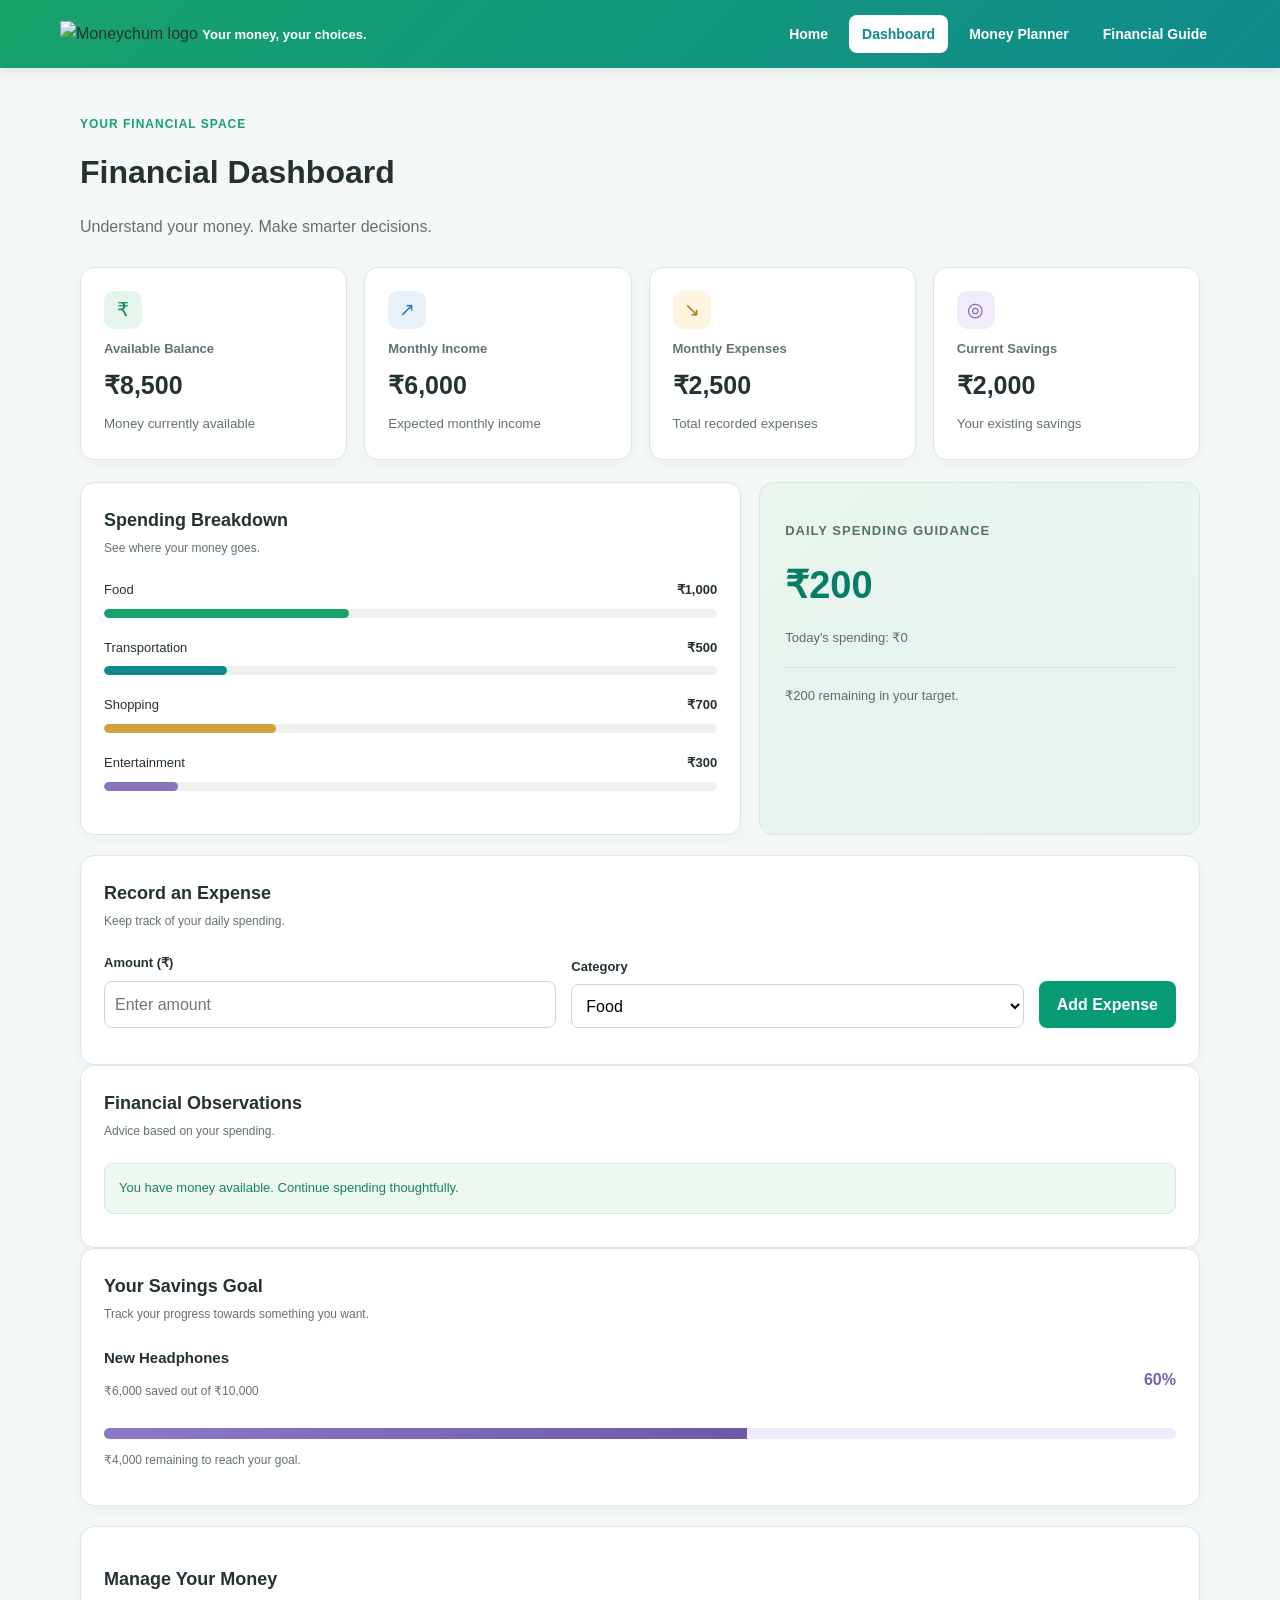
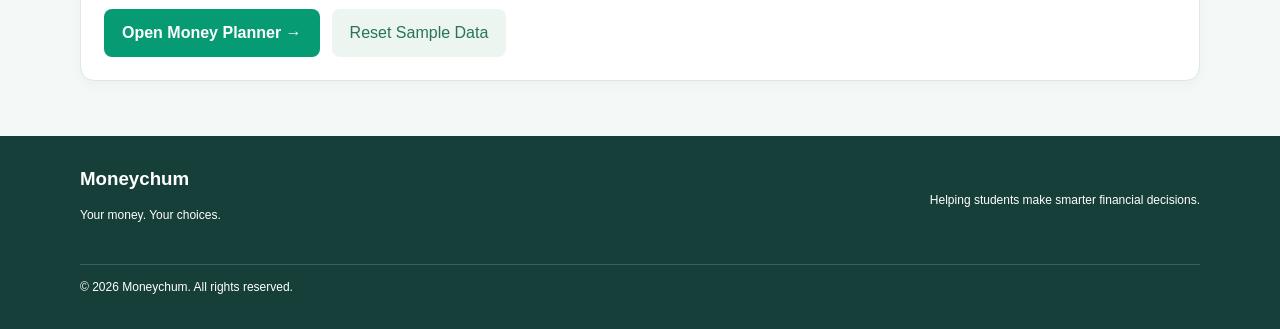
==== dashboard.html @ 7cd04647 "Update dashboard.html" ====
<!DOCTYPE html>
<html lang="en">

<head>
    <meta charset="UTF-8">
    <meta name="viewport" content="width=device-width, initial-scale=1.0">

    <title>Moneychum | Financial Dashboard</title>

    <link rel="stylesheet" href="dashboard.css">
    <script src="dashboard.js" defer></script>
</head>

<body>

    <!-- NAVBAR -->
    <header class="site-header">
        <div class="header-inner">

            <a href="home.html" class="brand">
              <img src="assets/moneychum-logo2.png" alt="Moneychum logo" class="brand-logo">
                <span class="brand-tagline">Your money, your choices.</span>
            </a>

            <nav class="main-nav">
                <a href="home.html">Home</a>
                <a href="dashboard.html" class="active">Dashboard</a>
                <a href="planner.html">Money Planner</a>
                <a href="guide.html">Financial Guide</a>
            </nav>

        </div>
    </header>


    <main class="dashboard-container">

        <!-- WELCOME -->
        <section class="welcome-section">
            <div>
                <p class="eyebrow">YOUR FINANCIAL SPACE</p>
                <h1>Financial Dashboard</h1>
                <p>Understand your money. Make smarter decisions.</p>
            </div>
        </section>


        <!-- SUMMARY -->
        <section class="summary-grid">

            <div class="summary-card">
                <span class="card-icon green-icon">₹</span>
                <p>Available Balance</p>
                <h2 id="balance">₹8,500</h2>
                <small>Money currently available</small>
            </div>

            <div class="summary-card">
                <span class="card-icon blue-icon">↗</span>
                <p>Monthly Income</p>
                <h2 id="income">₹6,000</h2>
                <small>Expected monthly income</small>
            </div>

            <div class="summary-card">
                <span class="card-icon orange-icon">↘</span>
                <p>Monthly Expenses</p>
                <h2 id="expenses">₹2,500</h2>
                <small>Total recorded expenses</small>
            </div>

            <div class="summary-card">
                <span class="card-icon purple-icon">◎</span>
                <p>Current Savings</p>
                <h2 id="savings">₹2,000</h2>
                <small>Your existing savings</small>
            </div>

        </section>


        <!-- SPENDING AND GUIDANCE -->
        <section class="middle-grid">

            <div class="dashboard-card">
                <div class="section-heading">
                    <h2>Spending Breakdown</h2>
                    <p>See where your money goes.</p>
                </div>

                <div class="spending-item">
                    <div class="spending-info">
                        <span>Food</span>
                        <strong id="foodAmount">₹1,000</strong>
                    </div>
                    <div class="progress-bar">
                        <div class="progress food" id="foodBar"></div>
                    </div>
                </div>

                <div class="spending-item">
                    <div class="spending-info">
                        <span>Transportation</span>
                        <strong id="transportAmount">₹500</strong>
                    </div>
                    <div class="progress-bar">
                        <div class="progress transport" id="transportBar"></div>
                    </div>
                </div>

                <div class="spending-item">
                    <div class="spending-info">
                        <span>Shopping</span>
                        <strong id="shoppingAmount">₹700</strong>
                    </div>
                    <div class="progress-bar">
                        <div class="progress shopping" id="shoppingBar"></div>
                    </div>
                </div>

                <div class="spending-item">
                    <div class="spending-info">
                        <span>Entertainment</span>
                        <strong id="entertainmentAmount">₹300</strong>
                    </div>
                    <div class="progress-bar">
                        <div class="progress entertainment" id="entertainmentBar"></div>
                    </div>
                </div>
            </div>


            <div class="guidance-card">
                <p class="guidance-label">DAILY SPENDING GUIDANCE</p>

                <h2 id="dailyTarget">₹200</h2>

                <p id="dailySpent">Today's spending: ₹0</p>

                <div class="guidance-divider"></div>

                <p id="dailyRemaining">
                    You have ₹200 remaining in today's target.
                </p>
            </div>

        </section>


        <!-- ADD EXPENSE -->
        <section class="dashboard-card">
            <div class="section-heading">
                <h2>Record an Expense</h2>
                <p>Keep track of your daily spending.</p>
            </div>

            <form id="expenseForm" class="expense-form">

                <div class="expense-field">
                    <label for="amount">Amount (₹)</label>
                    <input type="number" id="amount"
                        placeholder="Enter amount" min="0.01"
                        step="0.01" required>
                </div>

                <div class="expense-field">
                    <label for="category">Category</label>
                    <select id="category">
                        <option value="food">Food</option>
                        <option value="transport">Transportation</option>
                        <option value="shopping">Shopping</option>
                        <option value="entertainment">Entertainment</option>
                    </select>
                </div>

                <button type="submit">Add Expense</button>

            </form>

            <p id="message" aria-live="polite"></p>
        </section>


        <!-- FINANCIAL OBSERVATIONS -->
        <section class="dashboard-card">
            <div class="section-heading">
                <h2>Financial Observations</h2>
                <p>Advice based on your spending.</p>
            </div>

            <div id="observations">
                <div class="alert success">
                    Welcome! Keep tracking your expenses to receive guidance.
                </div>
            </div>
        </section>


        <!-- SAVINGS GOAL -->
        <section class="dashboard-card">

            <div class="section-heading">
                <h2>Your Savings Goal</h2>
                <p>Track your progress towards something you want.</p>
            </div>

            <div class="goal-info">
                <div>
                    <h3 id="goalName">New Headphones</h3>
                    <p id="goalDetails">₹6,000 saved out of ₹10,000</p>
                </div>

                <strong id="goalPercentage">60%</strong>
            </div>

            <div class="goal-progress">
                <div id="goalFill"></div>
            </div>

            <p id="goalRemaining"></p>

        </section>


        <!-- ACTIONS -->
        <section class="quick-actions">
            <h2>Manage Your Money</h2>

            <div class="action-buttons">
                <a href="planner.html" class="primary-button">
                    Open Money Planner →
                </a>

                <button id="resetButton" class="reset-button" type="button">
                    Reset Sample Data
                </button>
            </div>
        </section>

    </main>


    <!-- FOOTER -->
    <footer class="site-footer">
        <div class="footer-inner">
            <div>
                <h3>Moneychum</h3>
                <p>Your money. Your choices.</p>
            </div>

            <p>Helping students make smarter financial decisions.</p>

            <p class="copyright">
                © 2026 Moneychum. All rights reserved.
            </p>
        </div>
    </footer>


    <script src="dashboard.js"></script>

</body>
</html>
---- dashboard.css ----
:root {
    --brand-green: #16a36a;
    --brand-teal: #0f8b8d;
    --button-green: #079b73;
    --page-background: #f4f8f6;
    --card-background: #ffffff;
    --text-primary: #24332f;
    --text-muted: #63736d;
    --border-color: #dce7e2;
}

* {
    box-sizing: border-box;
}

body {
    margin: 0;
    font-family: "Segoe UI", Arial, sans-serif;
    background: var(--page-background);
    color: var(--text-primary);
    line-height: 1.6;
}

a {
    text-decoration: none;
    color: inherit;
}

/* NAVBAR */

.site-header {
    padding: 15px 28px;
    background: linear-gradient(135deg, var(--brand-green), var(--brand-teal));
    box-shadow: 0 3px 12px rgba(19, 72, 57, .12);
}

.header-inner {
    width: min(1160px, 100%);
    margin: auto;
    display: flex;
    justify-content: space-between;
    align-items: center;
    gap: 25px;
}

.brand h2 {
    color: white;
    margin: 0;
    font-size: 26px;
}

.brand span {
    color: white;
    font-size: 13px;
    font-weight: 600;
}

.main-nav {
    display: flex;
    flex-wrap: wrap;
    gap: 8px;
}

.main-nav a {
    color: white;
    padding: 8px 13px;
    border-radius: 8px;
    font-size: 14px;
    font-weight: 600;
}

.main-nav a:hover {
    background: rgba(255, 255, 255, .15);
}

.main-nav .active {
    background: white;
    color: var(--brand-teal);
}

/* MAIN */

.dashboard-container {
    width: min(1120px, calc(100% - 48px));
    margin: auto;
    padding: 35px 0 55px;
}

.welcome-section {
    margin-bottom: 28px;
}

.eyebrow {
    color: var(--brand-green);
    font-size: 12px;
    font-weight: 750;
    letter-spacing: 1px;
}

.welcome-section h1 {
    font-size: 32px;
    margin: 5px 0;
}

.welcome-section p:last-child {
    color: var(--text-muted);
}

/* SUMMARY */

.summary-grid {
    display: grid;
    grid-template-columns: repeat(4, 1fr);
    gap: 17px;
    margin-bottom: 22px;
}

.summary-card,
.dashboard-card,
.quick-actions {
    background: white;
    border: 1px solid var(--border-color);
    border-radius: 14px;
    padding: 23px;
    box-shadow: 0 4px 14px rgba(31, 66, 53, .035);
}

.summary-card {
    transition: .2s;
}

.summary-card:hover {
    transform: translateY(-3px);
}

.card-icon {
    width: 38px;
    height: 38px;
    border-radius: 10px;
    display: grid;
    place-items: center;
    font-size: 19px;
}

.green-icon {
    background: #e6f5ec;
    color: #12845f;
}

.blue-icon {
    background: #e8f1f8;
    color: #3979a9;
}

.orange-icon {
    background: #fff4df;
    color: #a77b19;
}

.purple-icon {
    background: #f0ecfa;
    color: #7760b1;
}

.summary-card p {
    color: var(--text-muted);
    font-size: 13px;
    font-weight: 600;
    margin: 10px 0 0;
}

.summary-card h2 {
    font-size: 25px;
    margin: 5px 0;
}

.summary-card small {
    color: var(--text-muted);
}

/* MIDDLE SECTION */

.middle-grid {
    display: grid;
    grid-template-columns: 1.2fr .8fr;
    gap: 18px;
    margin-bottom: 20px;
}

.section-heading {
    margin-bottom: 22px;
}

.section-heading h2 {
    font-size: 18px;
    margin: 0;
}

.section-heading p {
    color: var(--text-muted);
    font-size: 12px;
    margin: 4px 0 0;
}

/* SPENDING */

.spending-item {
    margin-bottom: 20px;
}

.spending-info {
    display: flex;
    justify-content: space-between;
    margin-bottom: 8px;
    font-size: 13px;
}

.progress-bar,
.goal-progress {
    height: 9px;
    background: #edf2ef;
    border-radius: 20px;
    overflow: hidden;
}

.progress {
    height: 100%;
    border-radius: 20px;
    transition: width .3s;
}

.food {
    background: #16a36a;
}

.transport {
    background: #0f8b8d;
}

.shopping {
    background: #d3a13b;
}

.entertainment {
    background: #8873bd;
}

/* DAILY GUIDANCE */

.guidance-card {
    padding: 25px;
    border-radius: 14px;
    background: linear-gradient(135deg, #e8f6ed, #e7f3f1);
    border: 1px solid #d6e9df;
}

.guidance-label {
    color: #16845c;
    font-size: 11px;
    font-weight: 750;
    letter-spacing: 1px;
}

.guidance-card h2 {
    color: #087d65;
    font-size: 38px;
    margin: 10px 0;
}

.guidance-card p {
    color: #557267;
    font-size: 13px;
}

.guidance-divider {
    height: 1px;
    background: #d2e5db;
    margin: 18px 0;
}

/* EXPENSE FORM */

.expense-form {
    display: grid;
    grid-template-columns: 1fr 1fr auto;
    align-items: end;
    gap: 15px;
}

.expense-field {
    display: flex;
    flex-direction: column;
    gap: 7px;
}

.expense-field label {
    font-size: 13px;
    font-weight: 600;
}

.expense-field input,
.expense-field select {
    width: 100%;
    min-height: 44px;
    padding: 10px;
    border: 1px solid #cbd8d2;
    border-radius: 8px;
    background: white;
    font: inherit;
}

button {
    font: inherit;
    cursor: pointer;
}

.expense-form button,
.primary-button {
    background: var(--button-green);
    color: white;
    border: none;
    border-radius: 8px;
    padding: 11px 18px;
    font-weight: 650;
}

.expense-form button:hover,
.primary-button:hover {
    background: #067f60;
}

#message {
    font-size: 13px;
    color: var(--brand-green);
}

#message.error {
    color: #c0392b;
}

/* OBSERVATIONS */

.alert {
    padding: 14px;
    border-radius: 9px;
    margin-bottom: 10px;
    font-size: 13px;
}

.alert.warning {
    background: #fff7e7;
    border: 1px solid #f1e3bd;
    color: #856313;
}

.alert.success {
    background: #edf8f1;
    border: 1px solid #d3eadb;
    color: #16845c;
}

/* SAVINGS GOAL */

.goal-info {
    display: flex;
    justify-content: space-between;
    align-items: center;
}

.goal-info h3 {
    font-size: 15px;
    margin: 0;
}

.goal-info p,
#goalRemaining {
    color: var(--text-muted);
    font-size: 12px;
}

.goal-info strong {
    color: #7760b1;
}

.goal-progress {
    height: 11px;
    margin: 15px 0 10px;
    background: #eeeaf7;
}

#goalFill {
    width: 60%;
    height: 100%;
    background: linear-gradient(90deg, #8d78ca, #6d59a9);
    transition: width .3s;
}

/* QUICK ACTIONS */

.quick-actions {
    margin-top: 20px;
}

.quick-actions h2 {
    font-size: 18px;
}

.action-buttons {
    display: flex;
    flex-wrap: wrap;
    gap: 12px;
    align-items: center;
}

.reset-button {
    background: #edf5f1;
    color: #277458;
    border: none;
    border-radius: 8px;
    padding: 11px 18px;
}

.reset-button:hover {
    background: #dceee5;
}

/* FOOTER */

.site-footer {
    background: #173f39;
    color: white;
    padding: 28px 24px 20px;
}

.footer-inner {
    width: min(1120px, 100%);
    margin: auto;
    display: flex;
    justify-content: space-between;
    align-items: center;
    flex-wrap: wrap;
    gap: 15px;
}

.footer-inner h3 {
    margin: 0;
}

.footer-inner p {
    font-size: 12px;
}

.copyright {
    width: 100%;
    padding-top: 13px;
    border-top: 1px solid rgba(255, 255, 255, .16);
}

/* RESPONSIVE */

@media (max-width: 900px) {
    .header-inner {
        flex-direction: column;
        align-items: flex-start;
    }

    .summary-grid {
        grid-template-columns: repeat(2, 1fr);
    }

    .middle-grid {
        grid-template-columns: 1fr;
    }
}

@media (max-width: 560px) {
    .dashboard-container {
        width: calc(100% - 28px);
    }

    .summary-grid {
        gap: 10px;
    }

    .summary-card {
        padding: 14px;
    }

    .summary-card h2 {
        font-size: 20px;
    }

    .expense-form {
        grid-template-columns: 1fr;
    }

    .main-nav a {
        font-size: 12px;
        padding: 7px 9px;
    }

    .footer-inner {
        flex-direction: column;
        align-items: flex-start;
    }
}
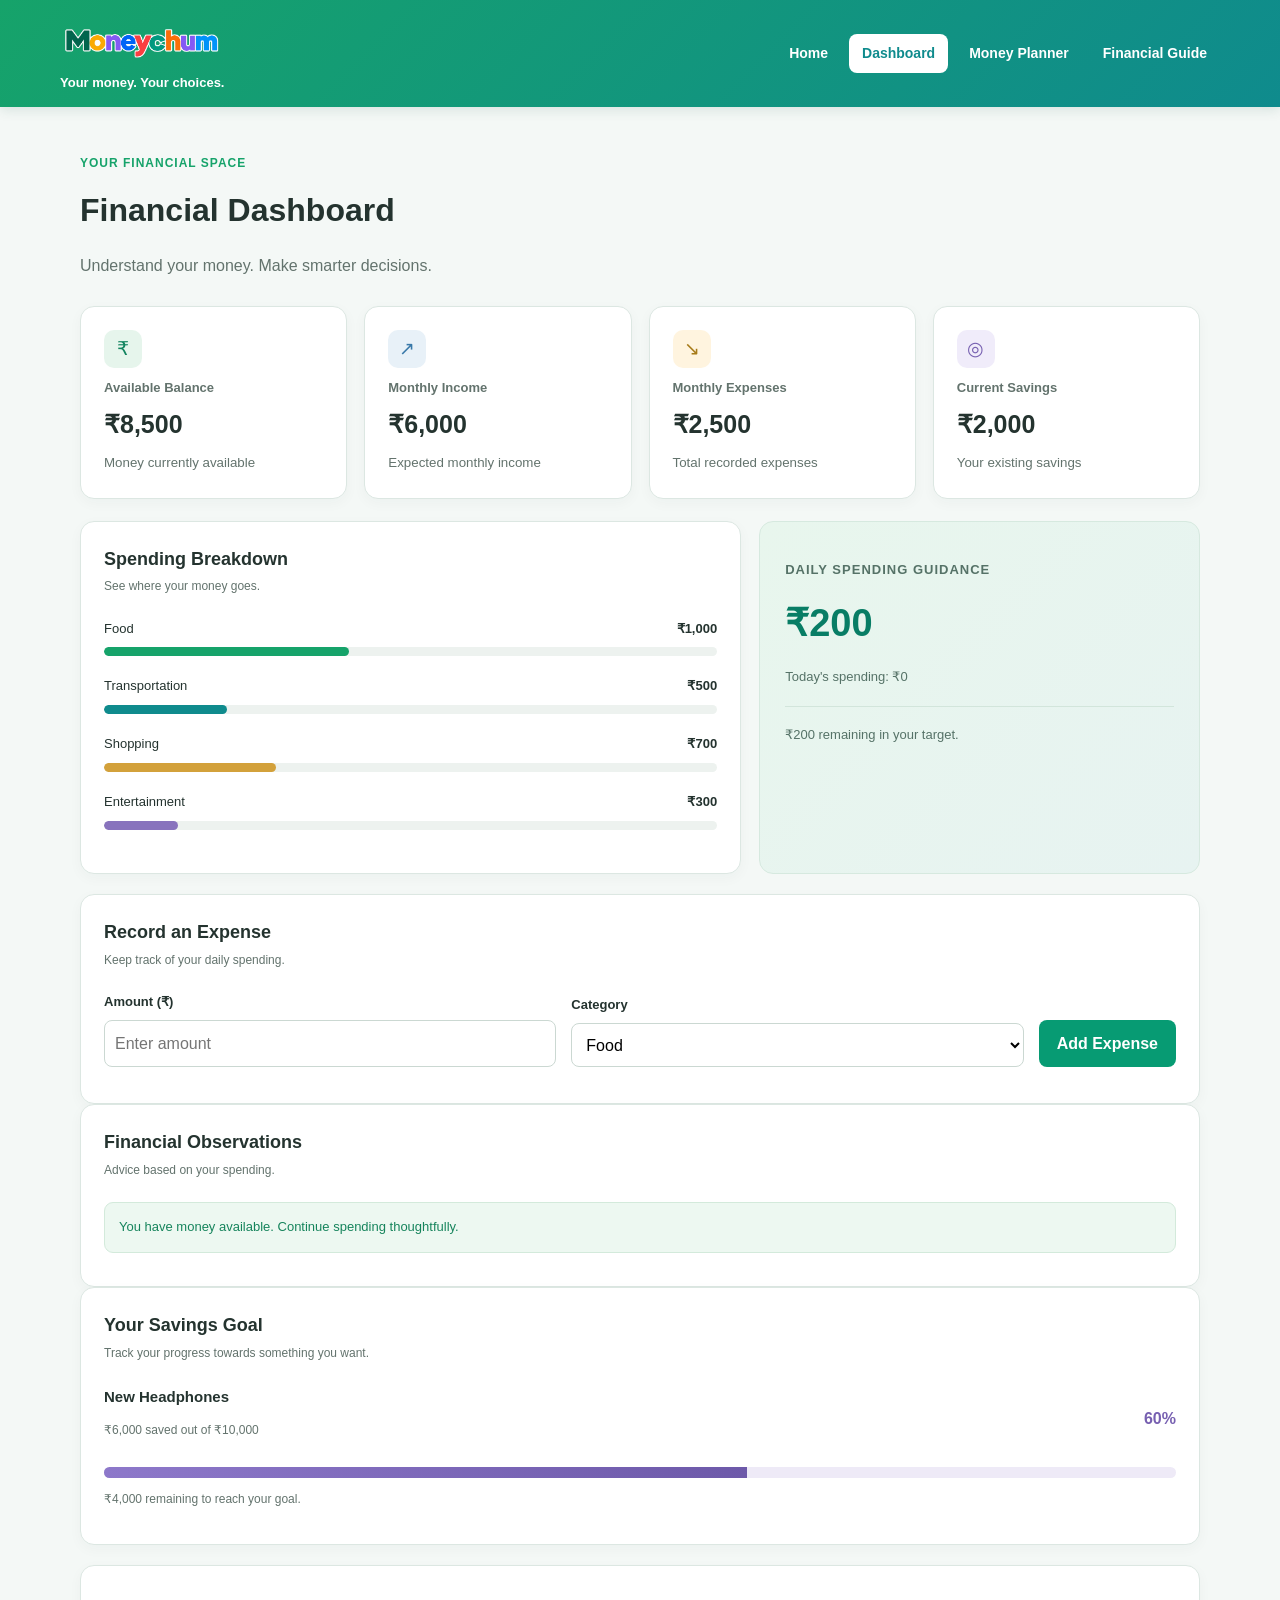
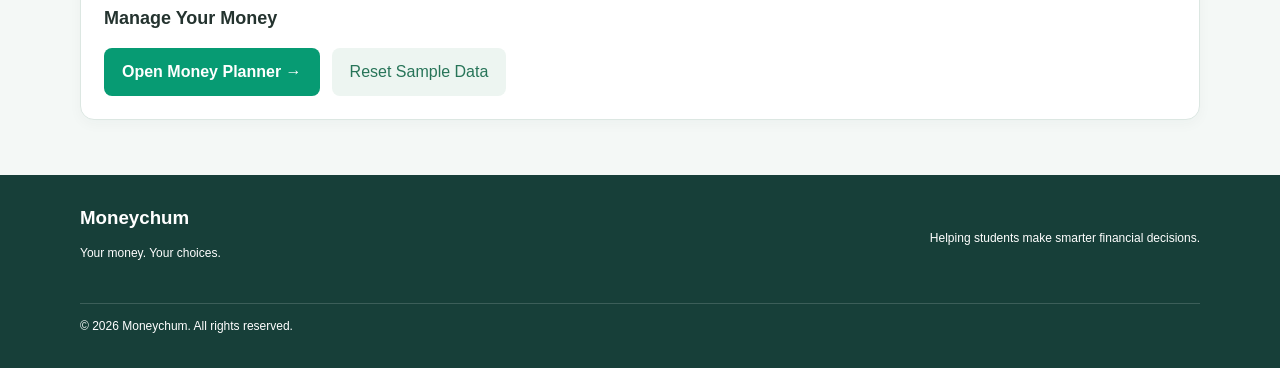
==== commit 65ed101f: "update" ====
--- a/dashboard.html
+++ b/dashboard.html
@@ -1,4 +1,3 @@
-
 <!DOCTYPE html>
 <html lang="en">
 
@@ -13,15 +12,14 @@
 </head>
 
 <body>
-
-    <!-- NAVBAR -->
-    <header class="site-header">
+    <!-- HEADER: same Moneychum branding -->
+    <header class="site-header" id="top">
         <div class="header-inner">
-
-            <a href="home.html" class="brand">
-              <img src="assets/moneychum-logo2.png" alt="Moneychum logo" class="brand-logo">
-                <span class="brand-tagline">Your money, your choices.</span>
+            <a class="brand" href="home.html" aria-label="Moneychum home">
+                <img src="assets/logo2.png" alt="Moneychum" class="brand-logo">
+                <span class="brand-tagline">Your money. Your choices.</span>
             </a>
+
 
             <nav class="main-nav">
                 <a href="home.html">Home</a>
@@ -159,9 +157,7 @@
 
                 <div class="expense-field">
                     <label for="amount">Amount (₹)</label>
-                    <input type="number" id="amount"
-                        placeholder="Enter amount" min="0.01"
-                        step="0.01" required>
+                    <input type="number" id="amount" placeholder="Enter amount" min="0.01" step="0.01" required>
                 </div>
 
                 <div class="expense-field">
@@ -261,5 +257,5 @@
     <script src="dashboard.js"></script>
 
 </body>
-</html>
-
+
+</html>
--- a/dashboard.css
+++ b/dashboard.css
@@ -503,4 +503,57 @@
         flex-direction: column;
         align-items: flex-start;
     }
+}
+
+/*money chum logo fix*/
+.brand {
+    display: flex;
+    align-items: center;
+    gap: 12px;
+    flex-shrink: 0;
+}
+
+.brand-logo {
+    width: 160px;
+    height: 55px;
+    max-width: 100%;
+    object-fit: contain;
+    display: block;
+}
+
+.brand-tagline {
+    display: block;
+    color: white;
+    font-size: 12px;
+    font-weight: 600;
+    margin: 0;
+    line-height: 1.4;
+}
+
+/* MONEYCHUM BRAND FIX */
+.brand {
+    display: flex;
+    flex-direction: column;
+    align-items: flex-start;
+    justify-content: center;
+    gap: 4px;
+    flex-shrink: 0;
+    text-decoration: none;
+}
+
+.brand-logo {
+    width: 160px;
+    height: 55px;
+    max-width: 100%;
+    object-fit: contain;
+    display: block;
+}
+
+.brand-tagline {
+    display: block;
+    color: white;
+    font-size: 12px;
+    font-weight: 600;
+    margin: 0;
+    line-height: 1.4;
 }
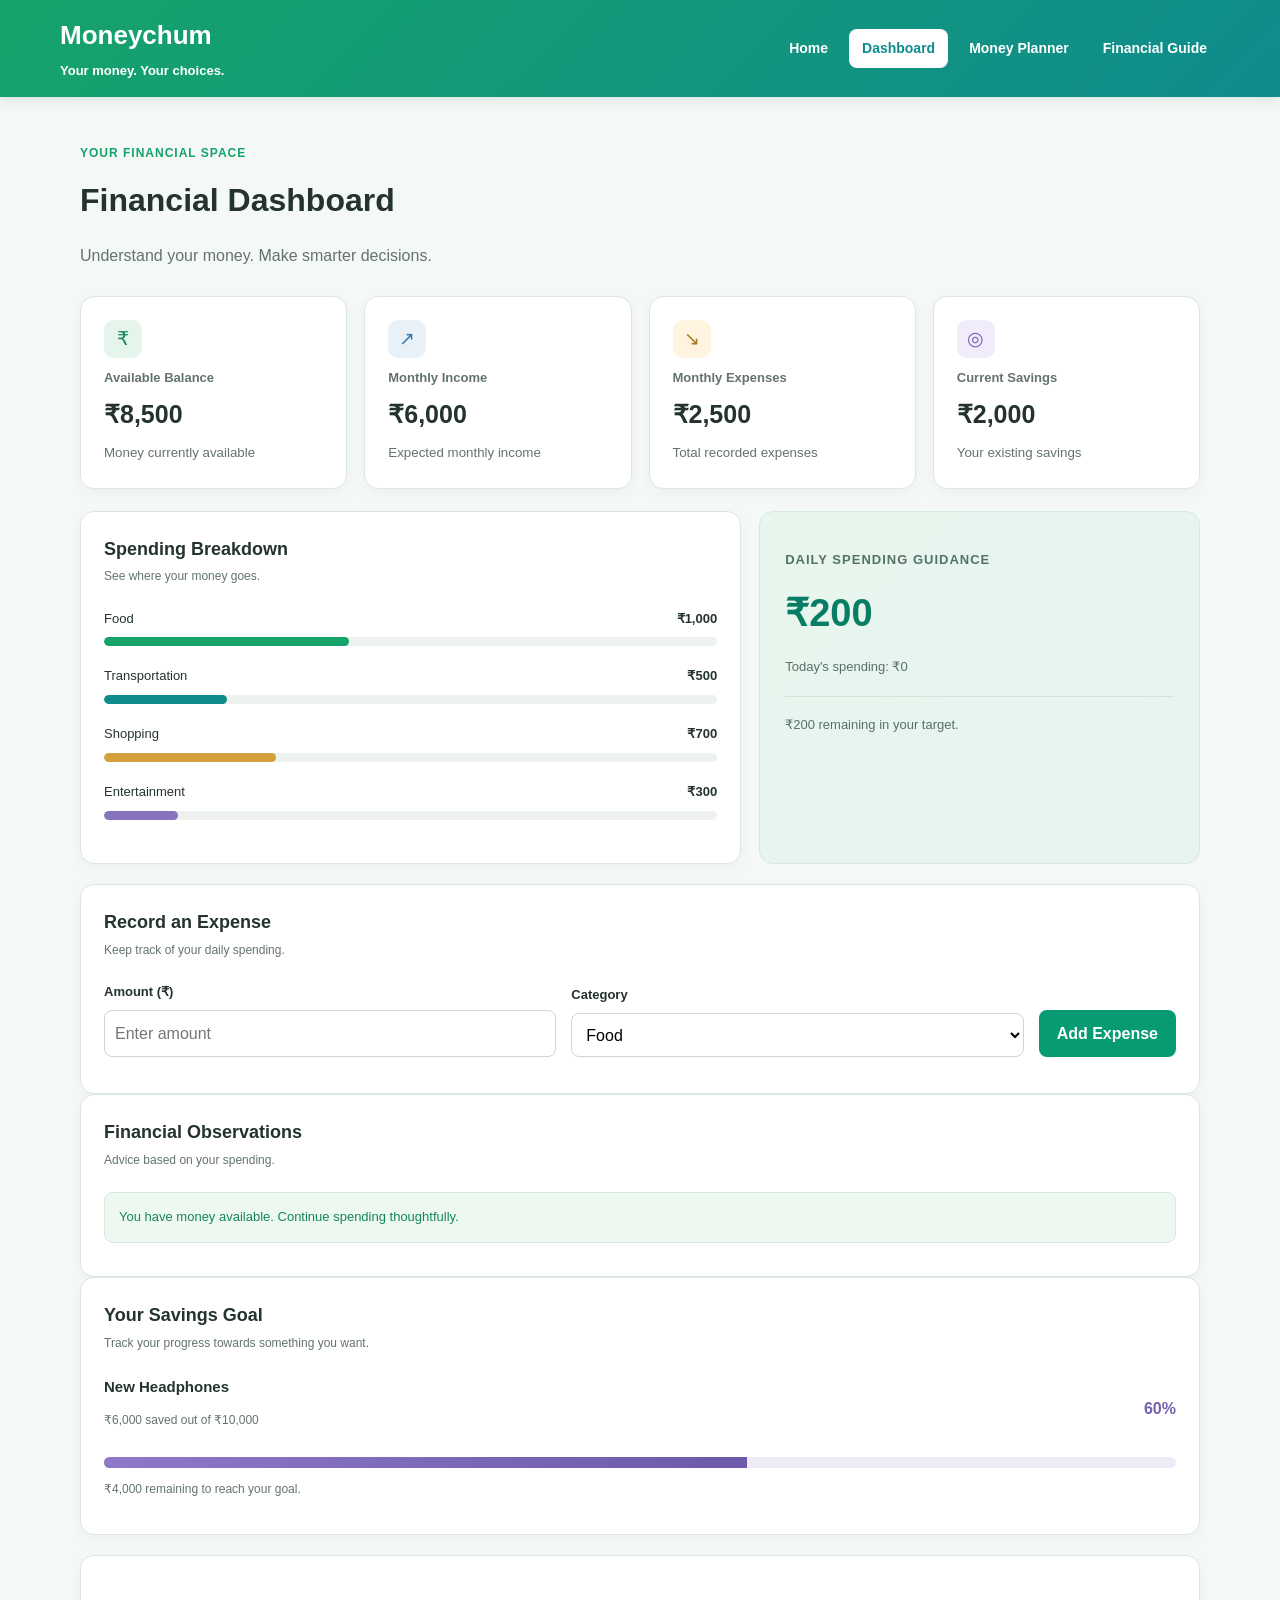
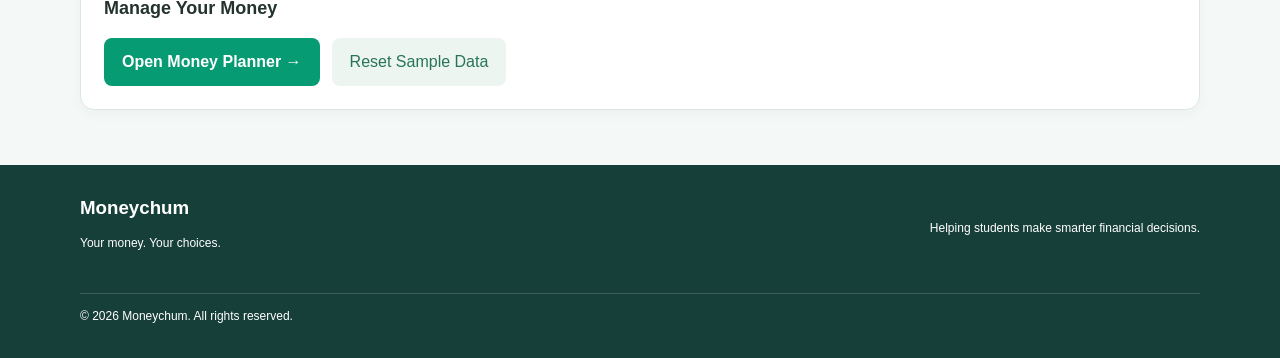
==== commit c1a4ef8c: "Merge branch 'main' of https://github.com/kunn-aal/moneychum-website" ====
--- a/dashboard.html
+++ b/dashboard.html
@@ -15,9 +15,10 @@
     <!-- HEADER: same Moneychum branding -->
     <header class="site-header" id="top">
         <div class="header-inner">
-            <a class="brand" href="home.html" aria-label="Moneychum home">
-                <img src="assets/logo2.png" alt="Moneychum" class="brand-logo">
-                <span class="brand-tagline">Your money. Your choices.</span>
+
+            <a href="home.html" class="brand">
+                <h2>Moneychum</h2>
+                <span>Your money. Your choices.</span>
             </a>
 
 
--- a/dashboard.css
+++ b/dashboard.css
@@ -505,55 +505,3 @@
     }
 }
 
-/*money chum logo fix*/
-.brand {
-    display: flex;
-    align-items: center;
-    gap: 12px;
-    flex-shrink: 0;
-}
-
-.brand-logo {
-    width: 160px;
-    height: 55px;
-    max-width: 100%;
-    object-fit: contain;
-    display: block;
-}
-
-.brand-tagline {
-    display: block;
-    color: white;
-    font-size: 12px;
-    font-weight: 600;
-    margin: 0;
-    line-height: 1.4;
-}
-
-/* MONEYCHUM BRAND FIX */
-.brand {
-    display: flex;
-    flex-direction: column;
-    align-items: flex-start;
-    justify-content: center;
-    gap: 4px;
-    flex-shrink: 0;
-    text-decoration: none;
-}
-
-.brand-logo {
-    width: 160px;
-    height: 55px;
-    max-width: 100%;
-    object-fit: contain;
-    display: block;
-}
-
-.brand-tagline {
-    display: block;
-    color: white;
-    font-size: 12px;
-    font-weight: 600;
-    margin: 0;
-    line-height: 1.4;
-}
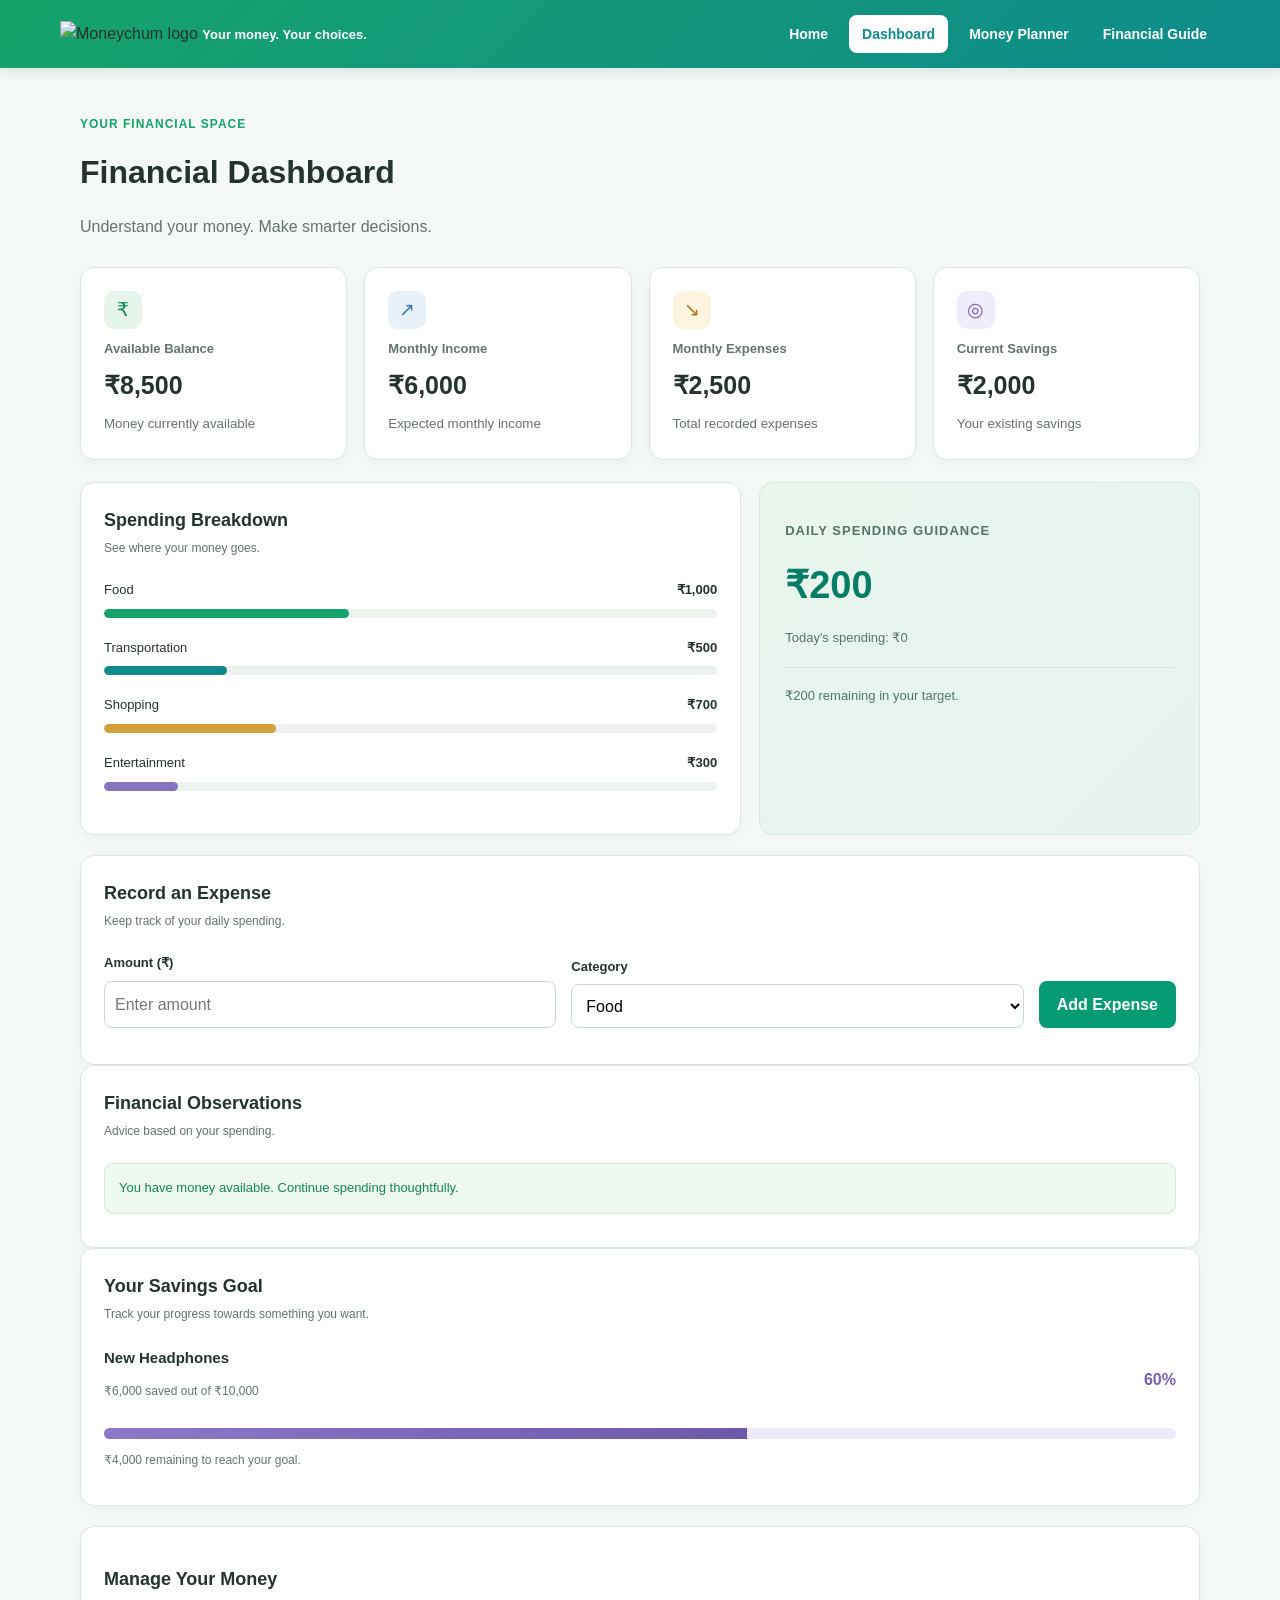
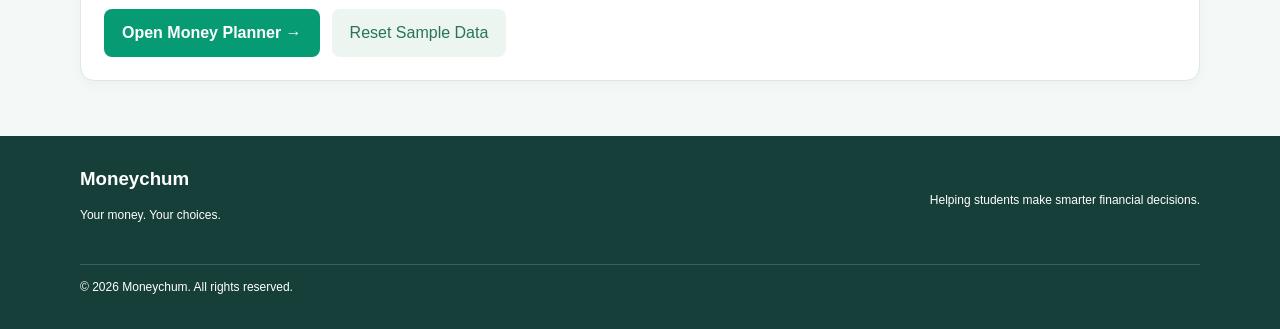
==== commit 3839ae5a: "update changes" ====
--- a/dashboard.html
+++ b/dashboard.html
@@ -17,7 +17,7 @@
         <div class="header-inner">
 
             <a href="home.html" class="brand">
-                <h2>Moneychum</h2>
+                 <img src="assets/moneychum-logo2.png" alt="Moneychum logo" class="brand-logo">
                 <span>Your money. Your choices.</span>
             </a>
 
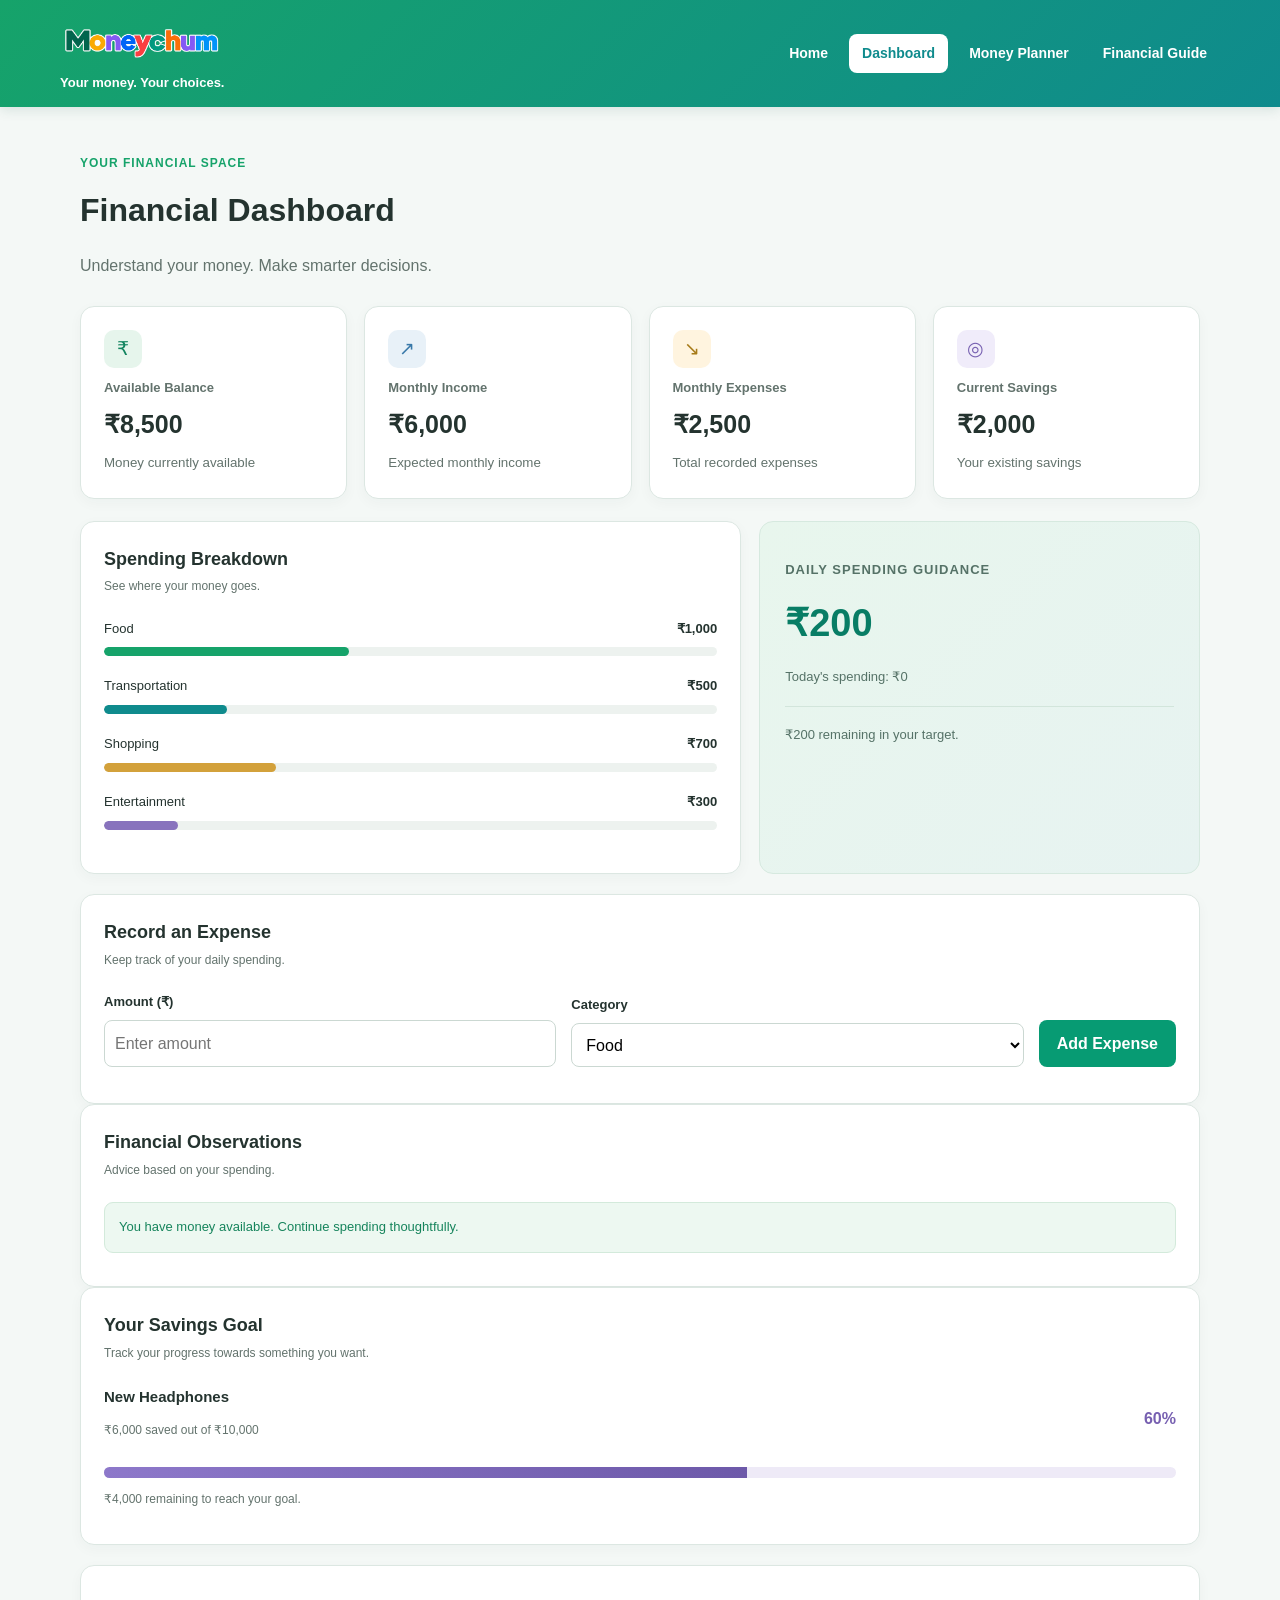
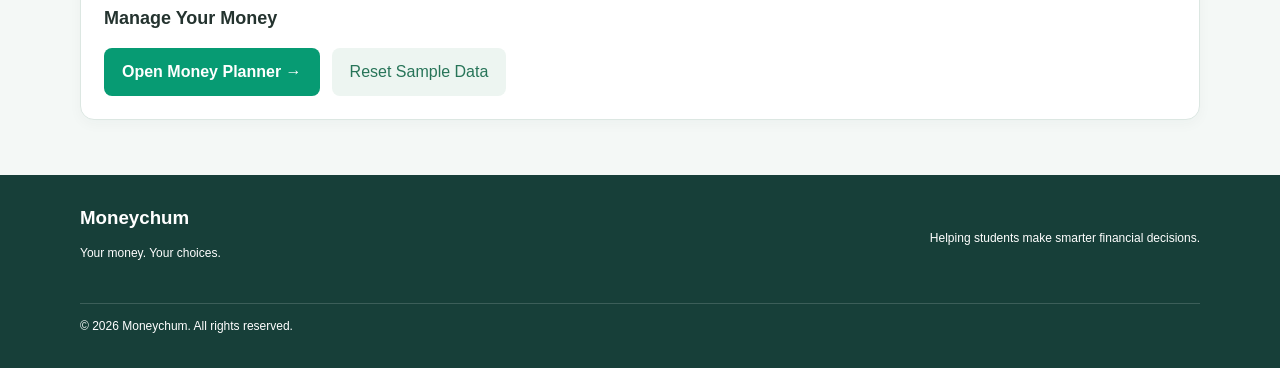
==== commit ae2a4de9: "changes done" ====
--- a/dashboard.html
+++ b/dashboard.html
@@ -16,11 +16,15 @@
     <header class="site-header" id="top">
         <div class="header-inner">
 
-            <a href="home.html" class="brand">
-                 <img src="assets/moneychum-logo2.png" alt="Moneychum logo" class="brand-logo">
-                <span>Your money. Your choices.</span>
-            </a>
-
+                               <a class="brand" href="home.html" aria-label="Moneychum home">
+    <img src="assets/logo2.png"
+         alt="Moneychum"
+         class="brand-logo">
+
+    <span class="brand-tagline">
+        Your money. Your choices.
+    </span>
+             </a>
 
             <nav class="main-nav">
                 <a href="home.html">Home</a>
--- a/dashboard.css
+++ b/dashboard.css
@@ -505,3 +505,45 @@
     }
 }
 
+/* MONEYCHUM LOGO FIX */
+.brand {
+    display: flex;
+    align-items: center;
+    gap: 12px;
+    flex-shrink: 0;
+}
+
+.brand-logo {
+    width: 160px;
+    height: 55px;
+    max-width: 100%;
+    object-fit: contain;
+    display: block;
+}
+/* MONEYCHUM BRAND FIX */
+.brand {
+    display: flex;
+    flex-direction: column;
+    align-items: flex-start;
+    justify-content: center;
+    gap: 4px;
+    flex-shrink: 0;
+    text-decoration: none;
+}
+
+.brand-logo {
+    width: 160px;
+    height: 55px;
+    max-width: 100%;
+    object-fit: contain;
+    display: block;
+}
+
+.brand-tagline {
+    display: block;
+    color: white;
+    font-size: 12px;
+    font-weight: 600;
+    margin: 0;
+    line-height: 1.4;
+}
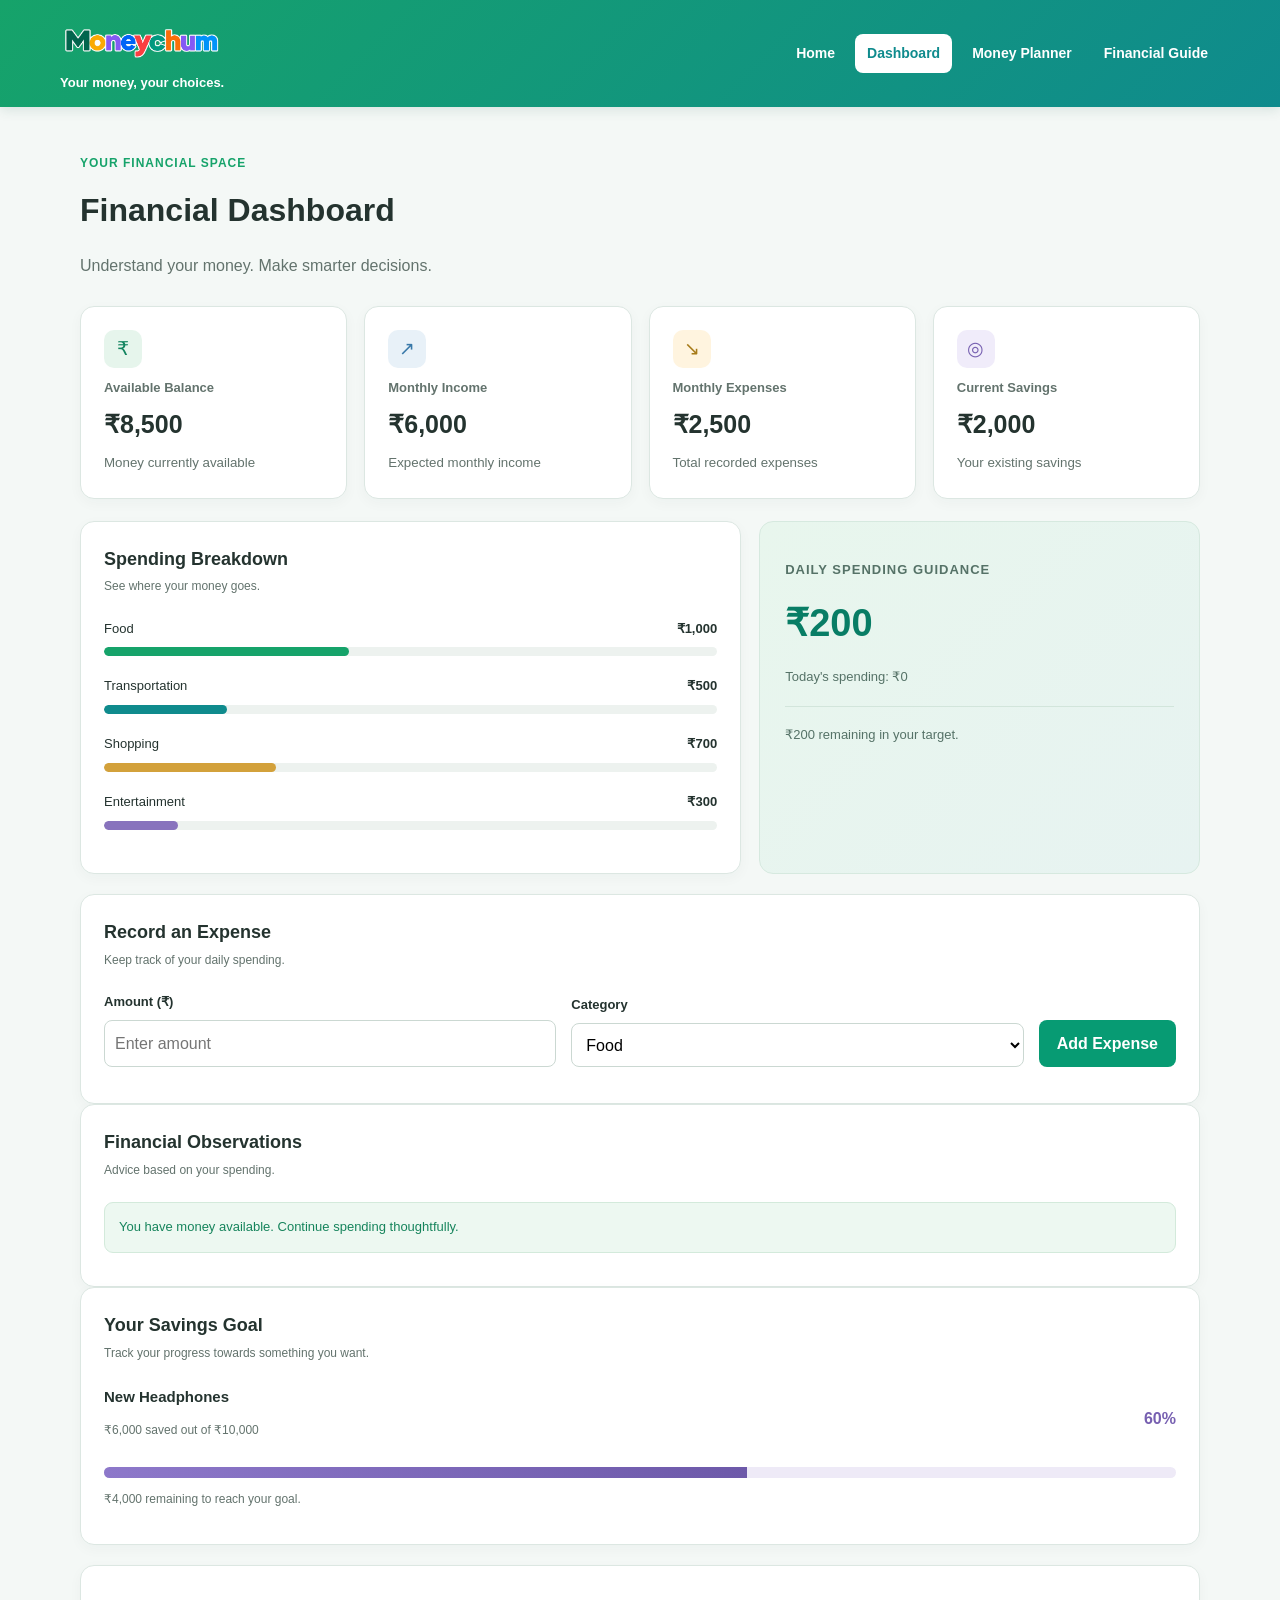
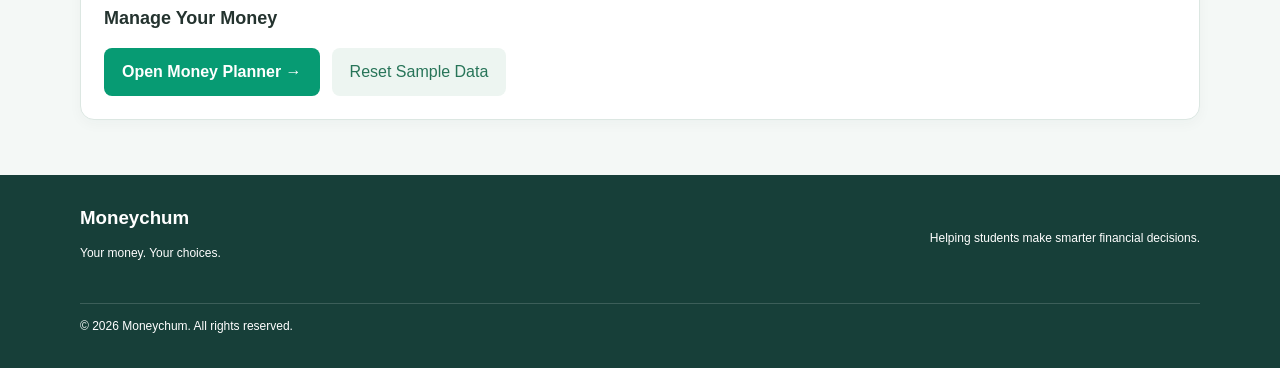
==== commit 2c5c74c7: "updates" ====
--- a/dashboard.html
+++ b/dashboard.html
@@ -1,3 +1,4 @@
+
 <!DOCTYPE html>
 <html lang="en">
 
@@ -12,19 +13,15 @@
 </head>
 
 <body>
-    <!-- HEADER: same Moneychum branding -->
-    <header class="site-header" id="top">
+
+    <!-- NAVBAR -->
+    <header class="site-header">
         <div class="header-inner">
 
-                               <a class="brand" href="home.html" aria-label="Moneychum home">
-    <img src="assets/logo2.png"
-         alt="Moneychum"
-         class="brand-logo">
-
-    <span class="brand-tagline">
-        Your money. Your choices.
-    </span>
-             </a>
+            <a href="home.html" class="brand">
+              <img src="assets/logo2.png" alt="Moneychum logo" class="brand-logo">
+                <span class="brand-tagline">Your money, your choices.</span>
+            </a>
 
             <nav class="main-nav">
                 <a href="home.html">Home</a>
@@ -162,7 +159,9 @@
 
                 <div class="expense-field">
                     <label for="amount">Amount (₹)</label>
-                    <input type="number" id="amount" placeholder="Enter amount" min="0.01" step="0.01" required>
+                    <input type="number" id="amount"
+                        placeholder="Enter amount" min="0.01"
+                        step="0.01" required>
                 </div>
 
                 <div class="expense-field">
@@ -262,5 +261,5 @@
     <script src="dashboard.js"></script>
 
 </body>
-
-</html>+</html>
+
--- a/dashboard.css
+++ b/dashboard.css
@@ -1,3 +1,4 @@
+
 :root {
     --brand-green: #16a36a;
     --brand-teal: #0f8b8d;
@@ -31,7 +32,7 @@
 .site-header {
     padding: 15px 28px;
     background: linear-gradient(135deg, var(--brand-green), var(--brand-teal));
-    box-shadow: 0 3px 12px rgba(19, 72, 57, .12);
+    box-shadow: 0 3px 12px rgba(19,72,57,.12);
 }
 
 .header-inner {
@@ -63,14 +64,14 @@
 
 .main-nav a {
     color: white;
-    padding: 8px 13px;
+    padding: 8px 12px;
     border-radius: 8px;
     font-size: 14px;
     font-weight: 600;
 }
 
 .main-nav a:hover {
-    background: rgba(255, 255, 255, .15);
+    background: rgba(255,255,255,.15);
 }
 
 .main-nav .active {
@@ -122,7 +123,7 @@
     border: 1px solid var(--border-color);
     border-radius: 14px;
     padding: 23px;
-    box-shadow: 0 4px 14px rgba(31, 66, 53, .035);
+    box-shadow: 0 4px 14px rgba(31,66,53,.035);
 }
 
 .summary-card {
@@ -142,25 +143,10 @@
     font-size: 19px;
 }
 
-.green-icon {
-    background: #e6f5ec;
-    color: #12845f;
-}
-
-.blue-icon {
-    background: #e8f1f8;
-    color: #3979a9;
-}
-
-.orange-icon {
-    background: #fff4df;
-    color: #a77b19;
-}
-
-.purple-icon {
-    background: #f0ecfa;
-    color: #7760b1;
-}
+.green-icon { background: #e6f5ec; color: #12845f; }
+.blue-icon { background: #e8f1f8; color: #3979a9; }
+.orange-icon { background: #fff4df; color: #a77b19; }
+.purple-icon { background: #f0ecfa; color: #7760b1; }
 
 .summary-card p {
     color: var(--text-muted);
@@ -229,28 +215,17 @@
     transition: width .3s;
 }
 
-.food {
-    background: #16a36a;
-}
-
-.transport {
-    background: #0f8b8d;
-}
-
-.shopping {
-    background: #d3a13b;
-}
-
-.entertainment {
-    background: #8873bd;
-}
+.food { background: #16a36a; }
+.transport { background: #0f8b8d; }
+.shopping { background: #d3a13b; }
+.entertainment { background: #8873bd; }
 
 /* DAILY GUIDANCE */
 
 .guidance-card {
     padding: 25px;
     border-radius: 14px;
-    background: linear-gradient(135deg, #e8f6ed, #e7f3f1);
+    background: linear-gradient(135deg,#e8f6ed,#e7f3f1);
     border: 1px solid #d6e9df;
 }
 
@@ -391,7 +366,7 @@
 #goalFill {
     width: 60%;
     height: 100%;
-    background: linear-gradient(90deg, #8d78ca, #6d59a9);
+    background: linear-gradient(90deg,#8d78ca,#6d59a9);
     transition: width .3s;
 }
 
@@ -433,7 +408,7 @@
 }
 
 .footer-inner {
-    width: min(1120px, 100%);
+    width: min(1120px,100%);
     margin: auto;
     display: flex;
     justify-content: space-between;
@@ -453,7 +428,7 @@
 .copyright {
     width: 100%;
     padding-top: 13px;
-    border-top: 1px solid rgba(255, 255, 255, .16);
+    border-top: 1px solid rgba(255,255,255,.16);
 }
 
 /* RESPONSIVE */
@@ -465,7 +440,7 @@
     }
 
     .summary-grid {
-        grid-template-columns: repeat(2, 1fr);
+        grid-template-columns: repeat(2,1fr);
     }
 
     .middle-grid {
@@ -503,22 +478,6 @@
         flex-direction: column;
         align-items: flex-start;
     }
-}
-
-/* MONEYCHUM LOGO FIX */
-.brand {
-    display: flex;
-    align-items: center;
-    gap: 12px;
-    flex-shrink: 0;
-}
-
-.brand-logo {
-    width: 160px;
-    height: 55px;
-    max-width: 100%;
-    object-fit: contain;
-    display: block;
 }
 /* MONEYCHUM BRAND FIX */
 .brand {
@@ -546,4 +505,4 @@
     font-weight: 600;
     margin: 0;
     line-height: 1.4;
-}+}
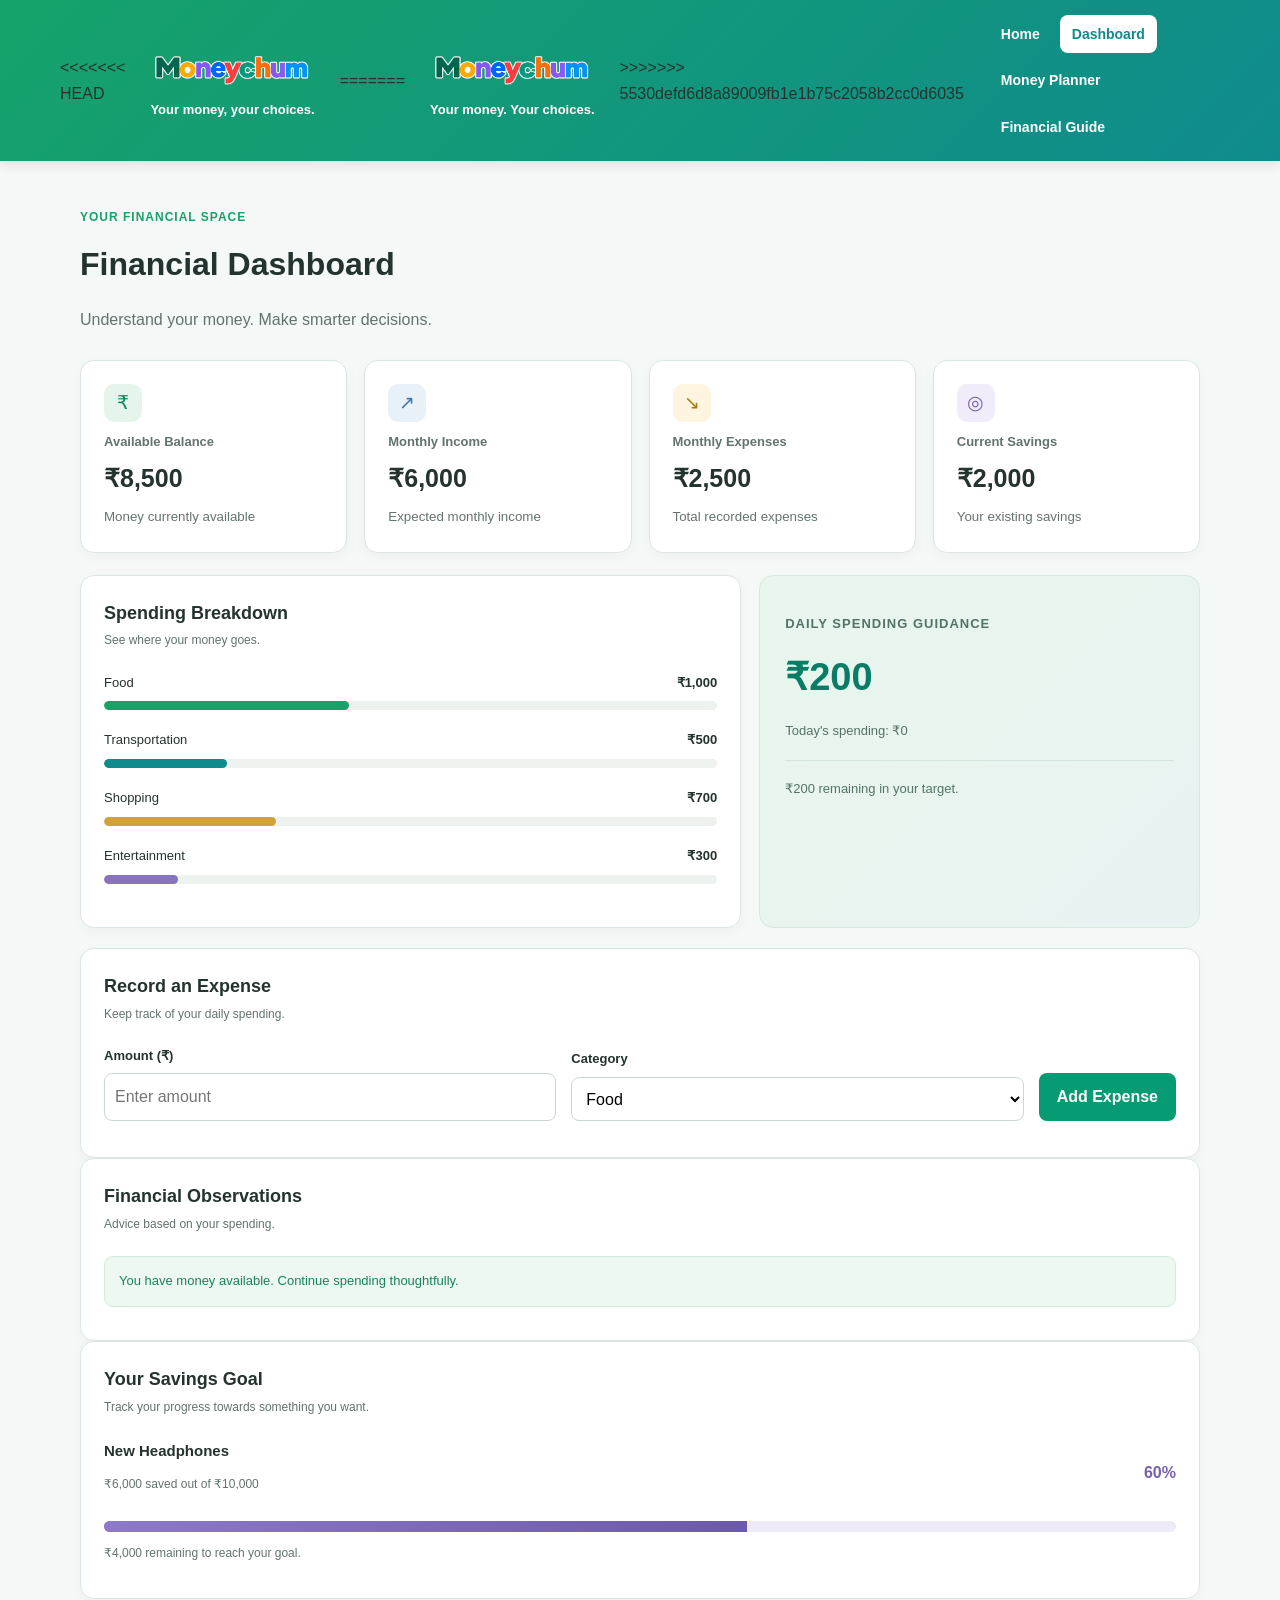
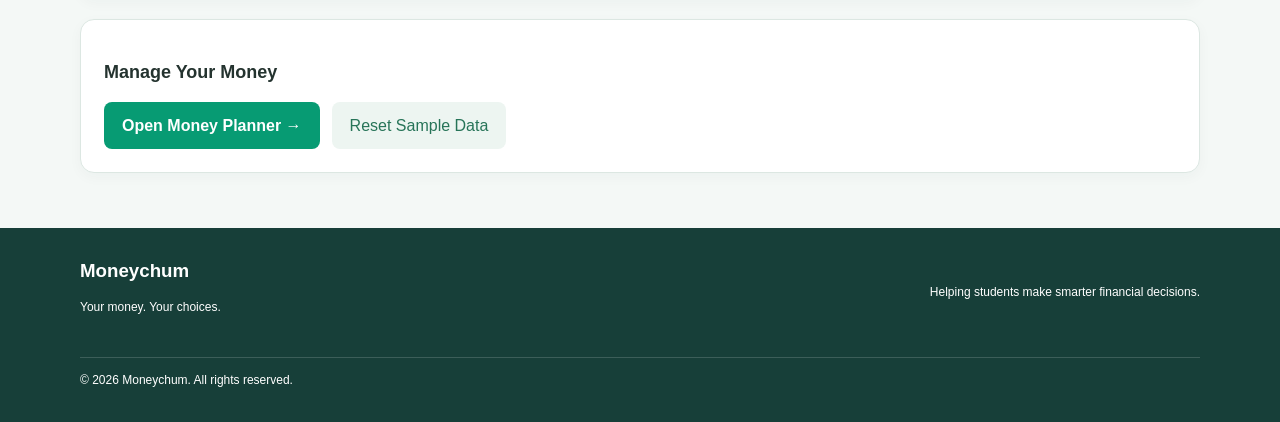
==== commit 086a8b17: "Merge branch 'main' of https://github.com/kunn-aal/moneychum-website" ====
--- a/dashboard.html
+++ b/dashboard.html
@@ -1,4 +1,3 @@
-
 <!DOCTYPE html>
 <html lang="en">
 
@@ -13,15 +12,26 @@
 </head>
 
 <body>
-
-    <!-- NAVBAR -->
-    <header class="site-header">
+    <!-- HEADER: same Moneychum branding -->
+    <header class="site-header" id="top">
         <div class="header-inner">
 
+<<<<<<< HEAD
             <a href="home.html" class="brand">
               <img src="assets/logo2.png" alt="Moneychum logo" class="brand-logo">
                 <span class="brand-tagline">Your money, your choices.</span>
             </a>
+=======
+                               <a class="brand" href="home.html" aria-label="Moneychum home">
+    <img src="assets/logo2.png"
+         alt="Moneychum"
+         class="brand-logo">
+
+    <span class="brand-tagline">
+        Your money. Your choices.
+    </span>
+             </a>
+>>>>>>> 5530defd6d8a89009fb1e1b75c2058b2cc0d6035
 
             <nav class="main-nav">
                 <a href="home.html">Home</a>
@@ -159,9 +169,7 @@
 
                 <div class="expense-field">
                     <label for="amount">Amount (₹)</label>
-                    <input type="number" id="amount"
-                        placeholder="Enter amount" min="0.01"
-                        step="0.01" required>
+                    <input type="number" id="amount" placeholder="Enter amount" min="0.01" step="0.01" required>
                 </div>
 
                 <div class="expense-field">
@@ -261,5 +269,5 @@
     <script src="dashboard.js"></script>
 
 </body>
-</html>
-
+
+</html>
--- a/dashboard.css
+++ b/dashboard.css
@@ -1,4 +1,3 @@
-
 :root {
     --brand-green: #16a36a;
     --brand-teal: #0f8b8d;
@@ -32,7 +31,7 @@
 .site-header {
     padding: 15px 28px;
     background: linear-gradient(135deg, var(--brand-green), var(--brand-teal));
-    box-shadow: 0 3px 12px rgba(19,72,57,.12);
+    box-shadow: 0 3px 12px rgba(19, 72, 57, .12);
 }
 
 .header-inner {
@@ -71,7 +70,7 @@
 }
 
 .main-nav a:hover {
-    background: rgba(255,255,255,.15);
+    background: rgba(255, 255, 255, .15);
 }
 
 .main-nav .active {
@@ -123,7 +122,7 @@
     border: 1px solid var(--border-color);
     border-radius: 14px;
     padding: 23px;
-    box-shadow: 0 4px 14px rgba(31,66,53,.035);
+    box-shadow: 0 4px 14px rgba(31, 66, 53, .035);
 }
 
 .summary-card {
@@ -143,10 +142,25 @@
     font-size: 19px;
 }
 
-.green-icon { background: #e6f5ec; color: #12845f; }
-.blue-icon { background: #e8f1f8; color: #3979a9; }
-.orange-icon { background: #fff4df; color: #a77b19; }
-.purple-icon { background: #f0ecfa; color: #7760b1; }
+.green-icon {
+    background: #e6f5ec;
+    color: #12845f;
+}
+
+.blue-icon {
+    background: #e8f1f8;
+    color: #3979a9;
+}
+
+.orange-icon {
+    background: #fff4df;
+    color: #a77b19;
+}
+
+.purple-icon {
+    background: #f0ecfa;
+    color: #7760b1;
+}
 
 .summary-card p {
     color: var(--text-muted);
@@ -215,17 +229,28 @@
     transition: width .3s;
 }
 
-.food { background: #16a36a; }
-.transport { background: #0f8b8d; }
-.shopping { background: #d3a13b; }
-.entertainment { background: #8873bd; }
+.food {
+    background: #16a36a;
+}
+
+.transport {
+    background: #0f8b8d;
+}
+
+.shopping {
+    background: #d3a13b;
+}
+
+.entertainment {
+    background: #8873bd;
+}
 
 /* DAILY GUIDANCE */
 
 .guidance-card {
     padding: 25px;
     border-radius: 14px;
-    background: linear-gradient(135deg,#e8f6ed,#e7f3f1);
+    background: linear-gradient(135deg, #e8f6ed, #e7f3f1);
     border: 1px solid #d6e9df;
 }
 
@@ -366,7 +391,7 @@
 #goalFill {
     width: 60%;
     height: 100%;
-    background: linear-gradient(90deg,#8d78ca,#6d59a9);
+    background: linear-gradient(90deg, #8d78ca, #6d59a9);
     transition: width .3s;
 }
 
@@ -408,7 +433,7 @@
 }
 
 .footer-inner {
-    width: min(1120px,100%);
+    width: min(1120px, 100%);
     margin: auto;
     display: flex;
     justify-content: space-between;
@@ -428,7 +453,7 @@
 .copyright {
     width: 100%;
     padding-top: 13px;
-    border-top: 1px solid rgba(255,255,255,.16);
+    border-top: 1px solid rgba(255, 255, 255, .16);
 }
 
 /* RESPONSIVE */
@@ -440,7 +465,7 @@
     }
 
     .summary-grid {
-        grid-template-columns: repeat(2,1fr);
+        grid-template-columns: repeat(2, 1fr);
     }
 
     .middle-grid {
@@ -478,6 +503,22 @@
         flex-direction: column;
         align-items: flex-start;
     }
+}
+
+/* MONEYCHUM LOGO FIX */
+.brand {
+    display: flex;
+    align-items: center;
+    gap: 12px;
+    flex-shrink: 0;
+}
+
+.brand-logo {
+    width: 160px;
+    height: 55px;
+    max-width: 100%;
+    object-fit: contain;
+    display: block;
 }
 /* MONEYCHUM BRAND FIX */
 .brand {
@@ -505,4 +546,4 @@
     font-weight: 600;
     margin: 0;
     line-height: 1.4;
-}
+}
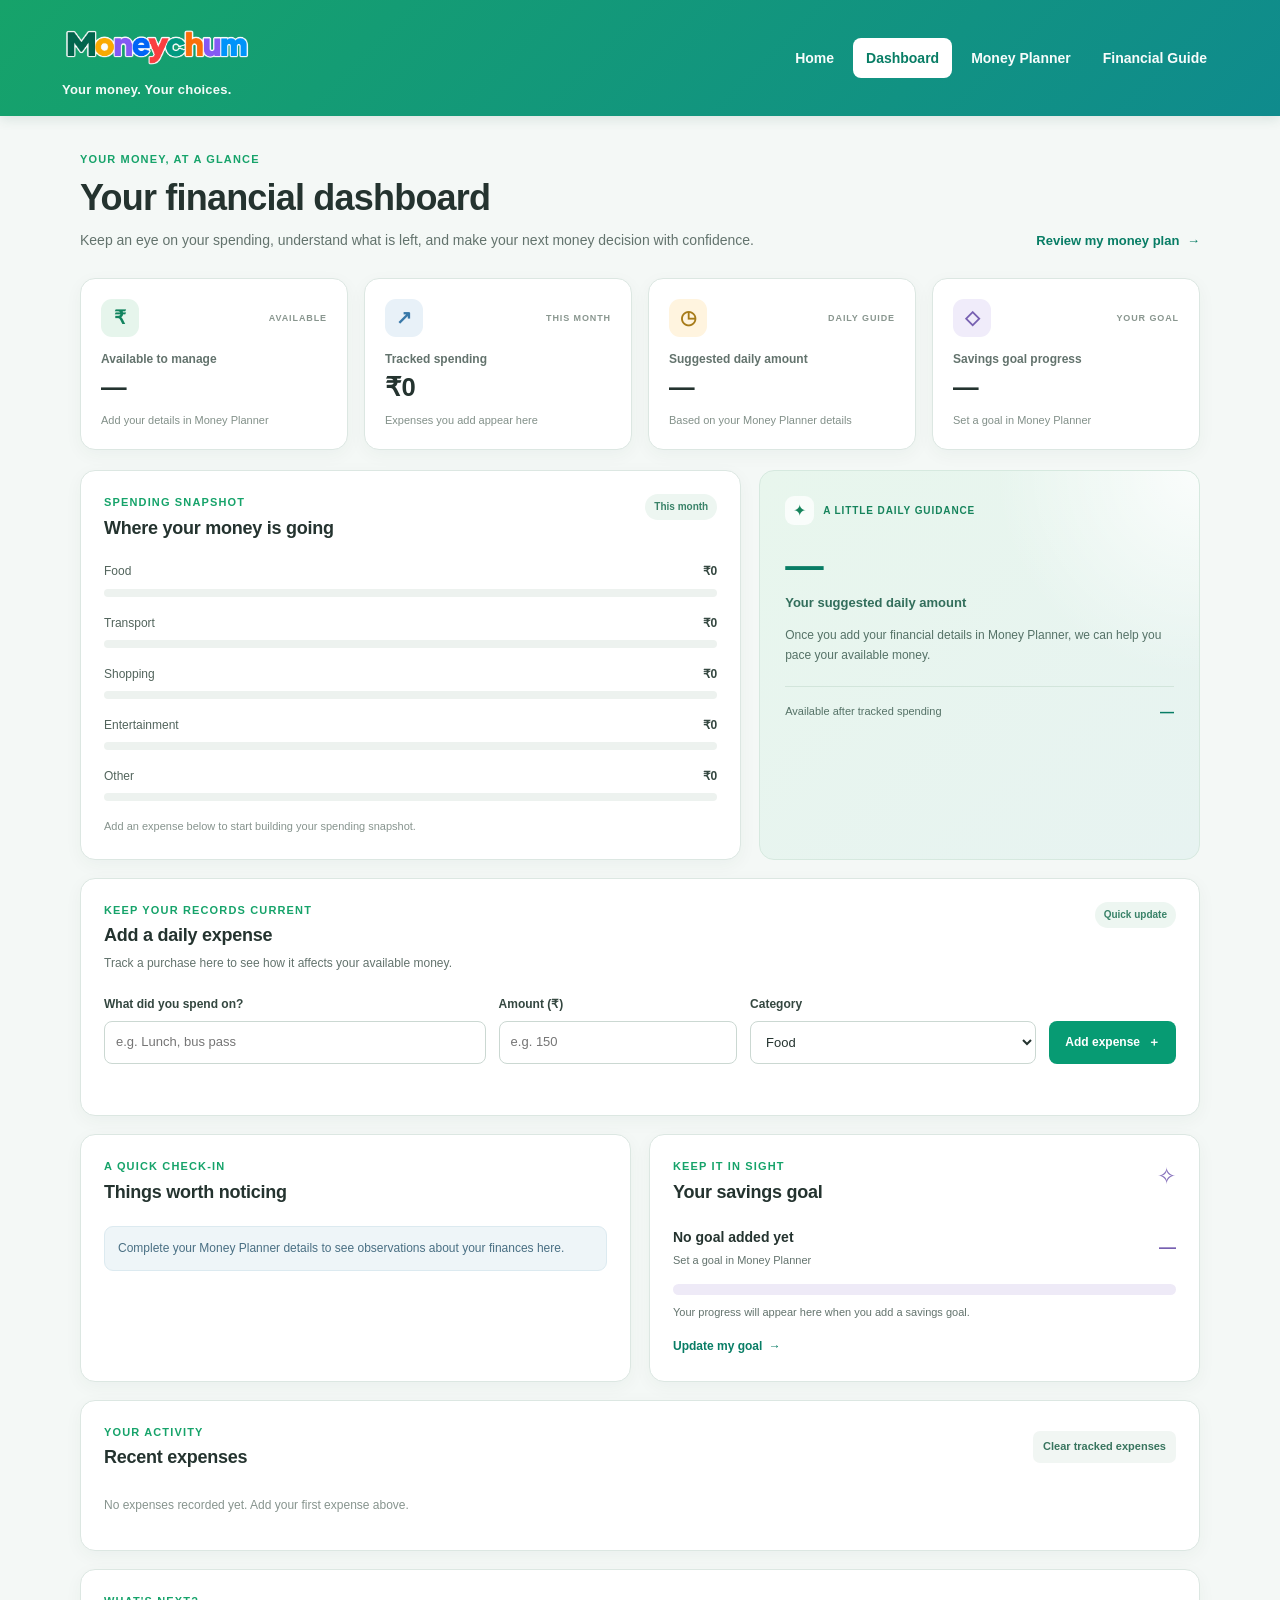
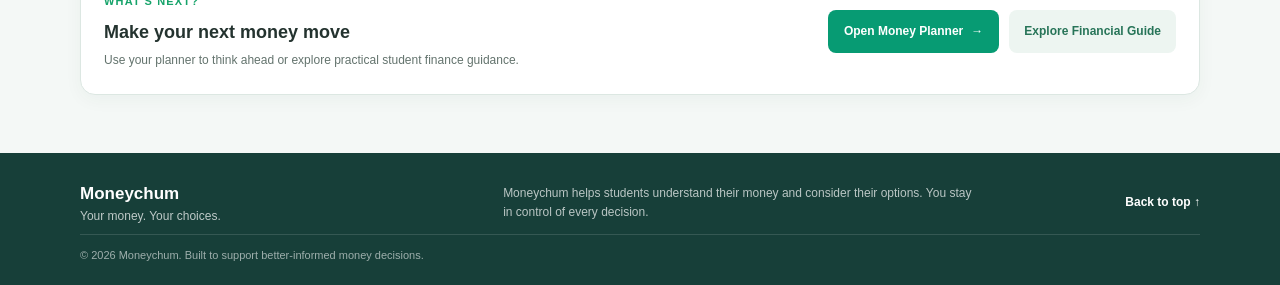
==== commit 1bdf9f31: "new updates" ====
--- a/dashboard.html
+++ b/dashboard.html
@@ -1,273 +1,235 @@
-<!DOCTYPE html>
-<html lang="en">
-
-<head>
-    <meta charset="UTF-8">
-    <meta name="viewport" content="width=device-width, initial-scale=1.0">
-
-    <title>Moneychum | Financial Dashboard</title>
-
-    <link rel="stylesheet" href="dashboard.css">
-    <script src="dashboard.js" defer></script>
-</head>
-
-<body>
-    <!-- HEADER: same Moneychum branding -->
-    <header class="site-header" id="top">
-        <div class="header-inner">
-
-<<<<<<< HEAD
-            <a href="home.html" class="brand">
-              <img src="assets/logo2.png" alt="Moneychum logo" class="brand-logo">
-                <span class="brand-tagline">Your money, your choices.</span>
-            </a>
-=======
-                               <a class="brand" href="home.html" aria-label="Moneychum home">
-    <img src="assets/logo2.png"
-         alt="Moneychum"
-         class="brand-logo">
-
-    <span class="brand-tagline">
-        Your money. Your choices.
-    </span>
-             </a>
->>>>>>> 5530defd6d8a89009fb1e1b75c2058b2cc0d6035
-
-            <nav class="main-nav">
-                <a href="home.html">Home</a>
-                <a href="dashboard.html" class="active">Dashboard</a>
-                <a href="planner.html">Money Planner</a>
-                <a href="guide.html">Financial Guide</a>
-            </nav>
-
-        </div>
-    </header>
-
-
-    <main class="dashboard-container">
-
-        <!-- WELCOME -->
-        <section class="welcome-section">
-            <div>
-                <p class="eyebrow">YOUR FINANCIAL SPACE</p>
-                <h1>Financial Dashboard</h1>
-                <p>Understand your money. Make smarter decisions.</p>
-            </div>
-        </section>
-
-
-        <!-- SUMMARY -->
-        <section class="summary-grid">
-
-            <div class="summary-card">
-                <span class="card-icon green-icon">₹</span>
-                <p>Available Balance</p>
-                <h2 id="balance">₹8,500</h2>
-                <small>Money currently available</small>
-            </div>
-
-            <div class="summary-card">
-                <span class="card-icon blue-icon">↗</span>
-                <p>Monthly Income</p>
-                <h2 id="income">₹6,000</h2>
-                <small>Expected monthly income</small>
-            </div>
-
-            <div class="summary-card">
-                <span class="card-icon orange-icon">↘</span>
-                <p>Monthly Expenses</p>
-                <h2 id="expenses">₹2,500</h2>
-                <small>Total recorded expenses</small>
-            </div>
-
-            <div class="summary-card">
-                <span class="card-icon purple-icon">◎</span>
-                <p>Current Savings</p>
-                <h2 id="savings">₹2,000</h2>
-                <small>Your existing savings</small>
-            </div>
-
-        </section>
-
-
-        <!-- SPENDING AND GUIDANCE -->
-        <section class="middle-grid">
-
-            <div class="dashboard-card">
-                <div class="section-heading">
-                    <h2>Spending Breakdown</h2>
-                    <p>See where your money goes.</p>
-                </div>
-
-                <div class="spending-item">
-                    <div class="spending-info">
-                        <span>Food</span>
-                        <strong id="foodAmount">₹1,000</strong>
-                    </div>
-                    <div class="progress-bar">
-                        <div class="progress food" id="foodBar"></div>
-                    </div>
-                </div>
-
-                <div class="spending-item">
-                    <div class="spending-info">
-                        <span>Transportation</span>
-                        <strong id="transportAmount">₹500</strong>
-                    </div>
-                    <div class="progress-bar">
-                        <div class="progress transport" id="transportBar"></div>
-                    </div>
-                </div>
-
-                <div class="spending-item">
-                    <div class="spending-info">
-                        <span>Shopping</span>
-                        <strong id="shoppingAmount">₹700</strong>
-                    </div>
-                    <div class="progress-bar">
-                        <div class="progress shopping" id="shoppingBar"></div>
-                    </div>
-                </div>
-
-                <div class="spending-item">
-                    <div class="spending-info">
-                        <span>Entertainment</span>
-                        <strong id="entertainmentAmount">₹300</strong>
-                    </div>
-                    <div class="progress-bar">
-                        <div class="progress entertainment" id="entertainmentBar"></div>
-                    </div>
-                </div>
-            </div>
-
-
-            <div class="guidance-card">
-                <p class="guidance-label">DAILY SPENDING GUIDANCE</p>
-
-                <h2 id="dailyTarget">₹200</h2>
-
-                <p id="dailySpent">Today's spending: ₹0</p>
-
-                <div class="guidance-divider"></div>
-
-                <p id="dailyRemaining">
-                    You have ₹200 remaining in today's target.
-                </p>
-            </div>
-
-        </section>
-
-
-        <!-- ADD EXPENSE -->
-        <section class="dashboard-card">
-            <div class="section-heading">
-                <h2>Record an Expense</h2>
-                <p>Keep track of your daily spending.</p>
-            </div>
-
-            <form id="expenseForm" class="expense-form">
-
-                <div class="expense-field">
-                    <label for="amount">Amount (₹)</label>
-                    <input type="number" id="amount" placeholder="Enter amount" min="0.01" step="0.01" required>
-                </div>
-
-                <div class="expense-field">
-                    <label for="category">Category</label>
-                    <select id="category">
-                        <option value="food">Food</option>
-                        <option value="transport">Transportation</option>
-                        <option value="shopping">Shopping</option>
-                        <option value="entertainment">Entertainment</option>
-                    </select>
-                </div>
-
-                <button type="submit">Add Expense</button>
-
-            </form>
-
-            <p id="message" aria-live="polite"></p>
-        </section>
-
-
-        <!-- FINANCIAL OBSERVATIONS -->
-        <section class="dashboard-card">
-            <div class="section-heading">
-                <h2>Financial Observations</h2>
-                <p>Advice based on your spending.</p>
-            </div>
-
-            <div id="observations">
-                <div class="alert success">
-                    Welcome! Keep tracking your expenses to receive guidance.
-                </div>
-            </div>
-        </section>
-
-
-        <!-- SAVINGS GOAL -->
-        <section class="dashboard-card">
-
-            <div class="section-heading">
-                <h2>Your Savings Goal</h2>
-                <p>Track your progress towards something you want.</p>
-            </div>
-
-            <div class="goal-info">
-                <div>
-                    <h3 id="goalName">New Headphones</h3>
-                    <p id="goalDetails">₹6,000 saved out of ₹10,000</p>
-                </div>
-
-                <strong id="goalPercentage">60%</strong>
-            </div>
-
-            <div class="goal-progress">
-                <div id="goalFill"></div>
-            </div>
-
-            <p id="goalRemaining"></p>
-
-        </section>
-
-
-        <!-- ACTIONS -->
-        <section class="quick-actions">
-            <h2>Manage Your Money</h2>
-
-            <div class="action-buttons">
-                <a href="planner.html" class="primary-button">
-                    Open Money Planner →
-                </a>
-
-                <button id="resetButton" class="reset-button" type="button">
-                    Reset Sample Data
-                </button>
-            </div>
-        </section>
-
-    </main>
-
-
-    <!-- FOOTER -->
-    <footer class="site-footer">
-        <div class="footer-inner">
-            <div>
-                <h3>Moneychum</h3>
-                <p>Your money. Your choices.</p>
-            </div>
-
-            <p>Helping students make smarter financial decisions.</p>
-
-            <p class="copyright">
-                © 2026 Moneychum. All rights reserved.
-            </p>
-        </div>
-    </footer>
-
-
-    <script src="dashboard.js"></script>
-
-</body>
-
-</html>+<!DOCTYPE html>
+<html lang="en">
+<head>
+    <meta charset="UTF-8">
+    <meta name="viewport" content="width=device-width, initial-scale=1.0">
+    <meta name="description" content="Moneychum student financial dashboard">
+    <title>Moneychum | Dashboard</title>
+    <link rel="stylesheet" href="dashboard.css">
+    <script src="dashboard.js" defer></script>
+</head>
+<body>
+    <header class="site-header" id="top">
+        <div class="header-inner">
+            <a href="home.html" class="brand" aria-label="Moneychum home">
+                <img src="assets/logo2.png" alt="Moneychum" class="brand-logo">
+                <span class="brand-tagline">Your money. Your choices.</span>
+            </a>
+
+            <nav class="main-nav" aria-label="Main navigation">
+                <a href="home.html">Home</a>
+                <a href="index.html" class="active" aria-current="page">Dashboard</a>
+                <a href="planner.html">Money Planner</a>
+                <a href="guide.html">Financial Guide</a>
+            </nav>
+        </div>
+    </header>
+
+    <main class="dashboard-container">
+        <section class="welcome-section">
+            <div>
+                <p class="eyebrow">YOUR MONEY, AT A GLANCE</p>
+                <h1>Your financial dashboard</h1>
+                <p>Keep an eye on your spending, understand what is left, and make your next money decision with confidence.</p>
+            </div>
+            <a class="welcome-link" href="planner.html">Review my money plan <span aria-hidden="true">→</span></a>
+        </section>
+
+        <section class="summary-grid" aria-label="Financial summary">
+            <article class="summary-card">
+                <div class="card-topline">
+                    <span class="card-icon green-icon" aria-hidden="true">₹</span>
+                    <span class="card-kicker">AVAILABLE</span>
+                </div>
+                <p>Available to manage</p>
+                <h2 id="availableMoneyValue">—</h2>
+                <small id="availableMoneyNote">Add your details in Money Planner</small>
+            </article>
+
+            <article class="summary-card">
+                <div class="card-topline">
+                    <span class="card-icon blue-icon" aria-hidden="true">↗</span>
+                    <span class="card-kicker">THIS MONTH</span>
+                </div>
+                <p>Tracked spending</p>
+                <h2 id="monthlySpentValue">₹0</h2>
+                <small id="monthlySpentNote">Expenses you add appear here</small>
+            </article>
+
+            <article class="summary-card">
+                <div class="card-topline">
+                    <span class="card-icon orange-icon" aria-hidden="true">◷</span>
+                    <span class="card-kicker">DAILY GUIDE</span>
+                </div>
+                <p>Suggested daily amount</p>
+                <h2 id="dailyBudgetValue">—</h2>
+                <small id="dailyBudgetNote">Based on your Money Planner details</small>
+            </article>
+
+            <article class="summary-card">
+                <div class="card-topline">
+                    <span class="card-icon purple-icon" aria-hidden="true">◇</span>
+                    <span class="card-kicker">YOUR GOAL</span>
+                </div>
+                <p>Savings goal progress</p>
+                <h2 id="goalStatusValue">—</h2>
+                <small id="goalStatusNote">Set a goal in Money Planner</small>
+            </article>
+        </section>
+
+        <section class="middle-grid">
+            <article class="dashboard-card spending-card">
+                <div class="section-heading">
+                    <div>
+                        <p class="eyebrow">SPENDING SNAPSHOT</p>
+                        <h2>Where your money is going</h2>
+                    </div>
+                    <span class="period-label">This month</span>
+                </div>
+
+                <div class="spending-item">
+                    <div class="spending-info"><span>Food</span><strong id="spendFood">₹0</strong></div>
+                    <div class="progress-bar"><div class="progress food" id="barFood"></div></div>
+                </div>
+                <div class="spending-item">
+                    <div class="spending-info"><span>Transport</span><strong id="spendTransport">₹0</strong></div>
+                    <div class="progress-bar"><div class="progress transport" id="barTransport"></div></div>
+                </div>
+                <div class="spending-item">
+                    <div class="spending-info"><span>Shopping</span><strong id="spendShopping">₹0</strong></div>
+                    <div class="progress-bar"><div class="progress shopping" id="barShopping"></div></div>
+                </div>
+                <div class="spending-item">
+                    <div class="spending-info"><span>Entertainment</span><strong id="spendEntertainment">₹0</strong></div>
+                    <div class="progress-bar"><div class="progress entertainment" id="barEntertainment"></div></div>
+                </div>
+                <div class="spending-item spending-item-last">
+                    <div class="spending-info"><span>Other</span><strong id="spendOther">₹0</strong></div>
+                    <div class="progress-bar"><div class="progress other" id="barOther"></div></div>
+                </div>
+                <p class="chart-note" id="spendingChartNote">Add an expense below to start building your spending snapshot.</p>
+            </article>
+
+            <article class="guidance-card">
+                <div class="guidance-topline">
+                    <span class="guidance-icon" aria-hidden="true">✦</span>
+                    <span class="guidance-label">A LITTLE DAILY GUIDANCE</span>
+                </div>
+                <h2 id="dailyGuidanceAmount">—</h2>
+                <p class="guidance-title">Your suggested daily amount</p>
+                <p id="dailyGuidanceText">Once you add your financial details in Money Planner, we can help you pace your available money.</p>
+                <div class="guidance-divider"></div>
+                <div class="guidance-bottom">
+                    <span>Available after tracked spending</span>
+                    <strong id="remainingMoneyValue">—</strong>
+                </div>
+            </article>
+        </section>
+
+        <section class="dashboard-card expense-entry-card">
+            <div class="section-heading">
+                <div>
+                    <p class="eyebrow">KEEP YOUR RECORDS CURRENT</p>
+                    <h2>Add a daily expense</h2>
+                    <p>Track a purchase here to see how it affects your available money.</p>
+                </div>
+                <span class="entry-badge">Quick update</span>
+            </div>
+
+            <form class="expense-form" id="expenseForm">
+                <div class="expense-field">
+                    <label for="expenseName">What did you spend on?</label>
+                    <input type="text" id="expenseName" name="expenseName" placeholder="e.g. Lunch, bus pass" maxlength="60" required>
+                </div>
+                <div class="expense-field">
+                    <label for="expenseAmount">Amount (₹)</label>
+                    <input type="number" id="expenseAmount" name="expenseAmount" placeholder="e.g. 150" min="1" step="0.01" required>
+                </div>
+                <div class="expense-field">
+                    <label for="expenseCategory">Category</label>
+                    <select id="expenseCategory" name="expenseCategory" required>
+                        <option value="food">Food</option>
+                        <option value="transport">Transport</option>
+                        <option value="shopping">Shopping</option>
+                        <option value="entertainment">Entertainment</option>
+                        <option value="other">Other</option>
+                    </select>
+                </div>
+                <button type="submit" class="primary-button">Add expense <span aria-hidden="true">＋</span></button>
+            </form>
+            <p id="message" class="form-message" role="status" aria-live="polite"></p>
+        </section>
+
+        <section class="lower-grid">
+            <article class="dashboard-card observations-card">
+                <div class="section-heading">
+                    <div>
+                        <p class="eyebrow">A QUICK CHECK-IN</p>
+                        <h2>Things worth noticing</h2>
+                    </div>
+                </div>
+                <div id="alertsContainer" class="alerts-container">
+                    <div class="alert info">Complete your Money Planner details to see observations about your finances here.</div>
+                </div>
+            </article>
+
+            <article class="dashboard-card goal-card">
+                <div class="section-heading">
+                    <div>
+                        <p class="eyebrow">KEEP IT IN SIGHT</p>
+                        <h2>Your savings goal</h2>
+                    </div>
+                    <span class="goal-sparkle" aria-hidden="true">✧</span>
+                </div>
+                <div class="goal-info">
+                    <div>
+                        <h3 id="goalName">No goal added yet</h3>
+                        <p id="goalSavedLabel">Set a goal in Money Planner</p>
+                    </div>
+                    <strong id="goalPercent">—</strong>
+                </div>
+                <div class="goal-progress"><div id="goalFill"></div></div>
+                <p id="goalRemaining">Your progress will appear here when you add a savings goal.</p>
+                <a href="planner.html" class="text-link">Update my goal <span aria-hidden="true">→</span></a>
+            </article>
+        </section>
+
+        <section class="dashboard-card recent-expenses-card">
+            <div class="section-heading recent-heading">
+                <div>
+                    <p class="eyebrow">YOUR ACTIVITY</p>
+                    <h2>Recent expenses</h2>
+                </div>
+                <button type="button" class="text-button" id="clearExpensesBtn">Clear tracked expenses</button>
+            </div>
+            <div id="recentExpenses" class="recent-expenses">
+                <p class="empty-state">No expenses recorded yet. Add your first expense above.</p>
+            </div>
+        </section>
+
+        <section class="quick-actions">
+            <div>
+                <p class="eyebrow">WHAT'S NEXT?</p>
+                <h2>Make your next money move</h2>
+                <p>Use your planner to think ahead or explore practical student finance guidance.</p>
+            </div>
+            <div class="action-buttons">
+                <a href="planner.html" class="primary-button action-link">Open Money Planner <span aria-hidden="true">→</span></a>
+                <a href="guide.html" class="reset-button action-link">Explore Financial Guide</a>
+            </div>
+        </section>
+    </main>
+
+    <footer class="site-footer">
+        <div class="footer-inner">
+            <div>
+                <p class="footer-brand">Moneychum</p>
+                <p class="footer-tagline">Your money. Your choices.</p>
+            </div>
+            <p class="footer-note">Moneychum helps students understand their money and consider their options. You stay in control of every decision.</p>
+            <a href="#top" class="back-to-top">Back to top ↑</a>
+            <p class="copyright">© 2026 Moneychum. Built to support better-informed money decisions.</p>
+        </div>
+    </footer>
+</body>
+</html>
--- a/dashboard.css
+++ b/dashboard.css
@@ -1,549 +1,284 @@
-:root {
-    --brand-green: #16a36a;
-    --brand-teal: #0f8b8d;
-    --button-green: #079b73;
-    --page-background: #f4f8f6;
-    --card-background: #ffffff;
-    --text-primary: #24332f;
-    --text-muted: #63736d;
-    --border-color: #dce7e2;
-}
-
-* {
-    box-sizing: border-box;
-}
-
-body {
-    margin: 0;
-    font-family: "Segoe UI", Arial, sans-serif;
-    background: var(--page-background);
-    color: var(--text-primary);
-    line-height: 1.6;
-}
-
-a {
-    text-decoration: none;
-    color: inherit;
-}
-
-/* NAVBAR */
-
-.site-header {
-    padding: 15px 28px;
-    background: linear-gradient(135deg, var(--brand-green), var(--brand-teal));
-    box-shadow: 0 3px 12px rgba(19, 72, 57, .12);
-}
-
-.header-inner {
-    width: min(1160px, 100%);
-    margin: auto;
-    display: flex;
-    justify-content: space-between;
-    align-items: center;
-    gap: 25px;
-}
-
-.brand h2 {
-    color: white;
-    margin: 0;
-    font-size: 26px;
-}
-
-.brand span {
-    color: white;
-    font-size: 13px;
-    font-weight: 600;
-}
-
-.main-nav {
-    display: flex;
-    flex-wrap: wrap;
-    gap: 8px;
-}
-
-.main-nav a {
-    color: white;
-    padding: 8px 12px;
-    border-radius: 8px;
-    font-size: 14px;
-    font-weight: 600;
-}
-
-.main-nav a:hover {
-    background: rgba(255, 255, 255, .15);
-}
-
-.main-nav .active {
-    background: white;
-    color: var(--brand-teal);
-}
-
-/* MAIN */
-
-.dashboard-container {
-    width: min(1120px, calc(100% - 48px));
-    margin: auto;
-    padding: 35px 0 55px;
-}
-
-.welcome-section {
-    margin-bottom: 28px;
-}
-
-.eyebrow {
-    color: var(--brand-green);
-    font-size: 12px;
-    font-weight: 750;
-    letter-spacing: 1px;
-}
-
-.welcome-section h1 {
-    font-size: 32px;
-    margin: 5px 0;
-}
-
-.welcome-section p:last-child {
-    color: var(--text-muted);
-}
-
-/* SUMMARY */
-
-.summary-grid {
-    display: grid;
-    grid-template-columns: repeat(4, 1fr);
-    gap: 17px;
-    margin-bottom: 22px;
-}
-
-.summary-card,
-.dashboard-card,
-.quick-actions {
-    background: white;
-    border: 1px solid var(--border-color);
-    border-radius: 14px;
-    padding: 23px;
-    box-shadow: 0 4px 14px rgba(31, 66, 53, .035);
-}
-
-.summary-card {
-    transition: .2s;
-}
-
-.summary-card:hover {
-    transform: translateY(-3px);
-}
-
-.card-icon {
-    width: 38px;
-    height: 38px;
-    border-radius: 10px;
-    display: grid;
-    place-items: center;
-    font-size: 19px;
-}
-
-.green-icon {
-    background: #e6f5ec;
-    color: #12845f;
-}
-
-.blue-icon {
-    background: #e8f1f8;
-    color: #3979a9;
-}
-
-.orange-icon {
-    background: #fff4df;
-    color: #a77b19;
-}
-
-.purple-icon {
-    background: #f0ecfa;
-    color: #7760b1;
-}
-
-.summary-card p {
-    color: var(--text-muted);
-    font-size: 13px;
-    font-weight: 600;
-    margin: 10px 0 0;
-}
-
-.summary-card h2 {
-    font-size: 25px;
-    margin: 5px 0;
-}
-
-.summary-card small {
-    color: var(--text-muted);
-}
-
-/* MIDDLE SECTION */
-
-.middle-grid {
-    display: grid;
-    grid-template-columns: 1.2fr .8fr;
-    gap: 18px;
-    margin-bottom: 20px;
-}
-
-.section-heading {
-    margin-bottom: 22px;
-}
-
-.section-heading h2 {
-    font-size: 18px;
-    margin: 0;
-}
-
-.section-heading p {
-    color: var(--text-muted);
-    font-size: 12px;
-    margin: 4px 0 0;
-}
-
-/* SPENDING */
-
-.spending-item {
-    margin-bottom: 20px;
-}
-
-.spending-info {
-    display: flex;
-    justify-content: space-between;
-    margin-bottom: 8px;
-    font-size: 13px;
-}
-
-.progress-bar,
-.goal-progress {
-    height: 9px;
-    background: #edf2ef;
-    border-radius: 20px;
-    overflow: hidden;
-}
-
-.progress {
-    height: 100%;
-    border-radius: 20px;
-    transition: width .3s;
-}
-
-.food {
-    background: #16a36a;
-}
-
-.transport {
-    background: #0f8b8d;
-}
-
-.shopping {
-    background: #d3a13b;
-}
-
-.entertainment {
-    background: #8873bd;
-}
-
-/* DAILY GUIDANCE */
-
-.guidance-card {
-    padding: 25px;
-    border-radius: 14px;
-    background: linear-gradient(135deg, #e8f6ed, #e7f3f1);
-    border: 1px solid #d6e9df;
-}
-
-.guidance-label {
-    color: #16845c;
-    font-size: 11px;
-    font-weight: 750;
-    letter-spacing: 1px;
-}
-
-.guidance-card h2 {
-    color: #087d65;
-    font-size: 38px;
-    margin: 10px 0;
-}
-
-.guidance-card p {
-    color: #557267;
-    font-size: 13px;
-}
-
-.guidance-divider {
-    height: 1px;
-    background: #d2e5db;
-    margin: 18px 0;
-}
-
-/* EXPENSE FORM */
-
-.expense-form {
-    display: grid;
-    grid-template-columns: 1fr 1fr auto;
-    align-items: end;
-    gap: 15px;
-}
-
-.expense-field {
-    display: flex;
-    flex-direction: column;
-    gap: 7px;
-}
-
-.expense-field label {
-    font-size: 13px;
-    font-weight: 600;
-}
-
-.expense-field input,
-.expense-field select {
-    width: 100%;
-    min-height: 44px;
-    padding: 10px;
-    border: 1px solid #cbd8d2;
-    border-radius: 8px;
-    background: white;
-    font: inherit;
-}
-
-button {
-    font: inherit;
-    cursor: pointer;
-}
-
-.expense-form button,
-.primary-button {
-    background: var(--button-green);
-    color: white;
-    border: none;
-    border-radius: 8px;
-    padding: 11px 18px;
-    font-weight: 650;
-}
-
-.expense-form button:hover,
-.primary-button:hover {
-    background: #067f60;
-}
-
-#message {
-    font-size: 13px;
-    color: var(--brand-green);
-}
-
-#message.error {
-    color: #c0392b;
-}
-
-/* OBSERVATIONS */
-
-.alert {
-    padding: 14px;
-    border-radius: 9px;
-    margin-bottom: 10px;
-    font-size: 13px;
-}
-
-.alert.warning {
-    background: #fff7e7;
-    border: 1px solid #f1e3bd;
-    color: #856313;
-}
-
-.alert.success {
-    background: #edf8f1;
-    border: 1px solid #d3eadb;
-    color: #16845c;
-}
-
-/* SAVINGS GOAL */
-
-.goal-info {
-    display: flex;
-    justify-content: space-between;
-    align-items: center;
-}
-
-.goal-info h3 {
-    font-size: 15px;
-    margin: 0;
-}
-
-.goal-info p,
-#goalRemaining {
-    color: var(--text-muted);
-    font-size: 12px;
-}
-
-.goal-info strong {
-    color: #7760b1;
-}
-
-.goal-progress {
-    height: 11px;
-    margin: 15px 0 10px;
-    background: #eeeaf7;
-}
-
-#goalFill {
-    width: 60%;
-    height: 100%;
-    background: linear-gradient(90deg, #8d78ca, #6d59a9);
-    transition: width .3s;
-}
-
-/* QUICK ACTIONS */
-
-.quick-actions {
-    margin-top: 20px;
-}
-
-.quick-actions h2 {
-    font-size: 18px;
-}
-
-.action-buttons {
-    display: flex;
-    flex-wrap: wrap;
-    gap: 12px;
-    align-items: center;
-}
-
-.reset-button {
-    background: #edf5f1;
-    color: #277458;
-    border: none;
-    border-radius: 8px;
-    padding: 11px 18px;
-}
-
-.reset-button:hover {
-    background: #dceee5;
-}
-
-/* FOOTER */
-
-.site-footer {
-    background: #173f39;
-    color: white;
-    padding: 28px 24px 20px;
-}
-
-.footer-inner {
-    width: min(1120px, 100%);
-    margin: auto;
-    display: flex;
-    justify-content: space-between;
-    align-items: center;
-    flex-wrap: wrap;
-    gap: 15px;
-}
-
-.footer-inner h3 {
-    margin: 0;
-}
-
-.footer-inner p {
-    font-size: 12px;
-}
-
-.copyright {
-    width: 100%;
-    padding-top: 13px;
-    border-top: 1px solid rgba(255, 255, 255, .16);
-}
-
-/* RESPONSIVE */
-
-@media (max-width: 900px) {
-    .header-inner {
-        flex-direction: column;
-        align-items: flex-start;
-    }
-
-    .summary-grid {
-        grid-template-columns: repeat(2, 1fr);
-    }
-
-    .middle-grid {
-        grid-template-columns: 1fr;
-    }
-}
-
-@media (max-width: 560px) {
-    .dashboard-container {
-        width: calc(100% - 28px);
-    }
-
-    .summary-grid {
-        gap: 10px;
-    }
-
-    .summary-card {
-        padding: 14px;
-    }
-
-    .summary-card h2 {
-        font-size: 20px;
-    }
-
-    .expense-form {
-        grid-template-columns: 1fr;
-    }
-
-    .main-nav a {
-        font-size: 12px;
-        padding: 7px 9px;
-    }
-
-    .footer-inner {
-        flex-direction: column;
-        align-items: flex-start;
-    }
-}
-
-/* MONEYCHUM LOGO FIX */
-.brand {
-    display: flex;
-    align-items: center;
-    gap: 12px;
-    flex-shrink: 0;
-}
-
-.brand-logo {
-    width: 160px;
-    height: 55px;
-    max-width: 100%;
-    object-fit: contain;
-    display: block;
-}
-/* MONEYCHUM BRAND FIX */
-.brand {
-    display: flex;
-    flex-direction: column;
-    align-items: flex-start;
-    justify-content: center;
-    gap: 4px;
-    flex-shrink: 0;
-    text-decoration: none;
-}
-
-.brand-logo {
-    width: 160px;
-    height: 55px;
-    max-width: 100%;
-    object-fit: contain;
-    display: block;
-}
-
-.brand-tagline {
-    display: block;
-    color: white;
-    font-size: 12px;
-    font-weight: 600;
-    margin: 0;
-    line-height: 1.4;
-}+:root {
+    --brand-green: #16a36a;
+    --brand-teal: #0f8b8d;
+    --button-green: #079b73;
+    --button-green-hover: #067f60;
+    --page-background: #f4f8f6;
+    --card-background: #ffffff;
+    --text-primary: #24332f;
+    --text-muted: #63736d;
+    --border-color: #dce7e2;
+    --focus-ring: rgba(7, 155, 115, 0.18);
+}
+
+* { box-sizing: border-box; }
+html { scroll-behavior: smooth; }
+body {
+    margin: 0;
+    font-family: "Segoe UI", Arial, sans-serif;
+    background: var(--page-background);
+    color: var(--text-primary);
+    line-height: 1.6;
+}
+a { color: inherit; text-decoration: none; }
+button, input, select { font: inherit; }
+
+/* HEADER — MATCHES THE MONEYCHUM HOMEPAGE */
+.site-header {
+    padding: 15px 28px;
+    background: linear-gradient(135deg, var(--brand-green), var(--brand-teal));
+    box-shadow: 0 3px 12px rgba(19, 72, 57, 0.12);
+}
+.header-inner {
+    width: min(1160px, 100%);
+    margin: 0 auto;
+    display: flex;
+    align-items: center;
+    justify-content: space-between;
+    gap: 28px;
+}
+.brand {
+    display: flex;
+    flex-direction: column;
+    align-items: flex-start;
+    gap: 2px;
+    flex-shrink: 0;
+    text-decoration: none;
+}
+.brand-logo { display: block; width: 190px; max-width: 54vw; height: auto; }
+.brand-tagline {
+    color: rgba(255,255,255,.95);
+    padding-left: 2px;
+    font-size: 13px;
+    font-weight: 600;
+    letter-spacing: .2px;
+}
+.main-nav {
+    display: flex;
+    align-items: center;
+    justify-content: flex-end;
+    flex-wrap: wrap;
+    gap: 6px;
+}
+.main-nav a {
+    padding: 8px 12px;
+    border: 1px solid transparent;
+    border-radius: 8px;
+    color: rgba(255,255,255,.97);
+    text-decoration: none;
+    font-size: 14px;
+    font-weight: 600;
+    transition: background-color .16s ease, border-color .16s ease;
+}
+.main-nav a:hover,
+.main-nav a:focus-visible {
+    background: rgba(255,255,255,.13);
+    border-color: rgba(255,255,255,.25);
+    outline: none;
+}
+.main-nav a.active,
+.main-nav a[aria-current="page"] { background: #fff; color: #087d65; }
+
+/* MAIN LAYOUT */
+.dashboard-container { width: min(1120px, calc(100% - 48px)); margin: 0 auto; padding: 35px 0 58px; }
+.welcome-section {
+    display: flex;
+    align-items: flex-end;
+    justify-content: space-between;
+    gap: 25px;
+    margin-bottom: 27px;
+}
+.eyebrow {
+    margin: 0 0 7px;
+    color: var(--brand-green);
+    font-size: 11px;
+    font-weight: 800;
+    letter-spacing: 1.15px;
+}
+.welcome-section h1 { margin: 0; font-size: clamp(28px, 3vw, 36px); line-height: 1.2; letter-spacing: -.8px; }
+.welcome-section > div > p:last-child { max-width: 680px; margin: 10px 0 0; color: var(--text-muted); font-size: 14px; }
+.welcome-link { flex: 0 0 auto; color: #087d65; font-size: 13px; font-weight: 750; }
+.welcome-link span { margin-left: 4px; }
+
+/* SUMMARY CARDS */
+.summary-grid { display: grid; grid-template-columns: repeat(4, minmax(0, 1fr)); gap: 16px; margin-bottom: 20px; }
+.summary-card,
+.dashboard-card,
+.quick-actions {
+    background: var(--card-background);
+    border: 1px solid var(--border-color);
+    border-radius: 15px;
+    box-shadow: 0 5px 18px rgba(31,66,53,.045);
+}
+.summary-card { min-width: 0; padding: 20px; transition: transform .18s ease, box-shadow .18s ease; }
+.summary-card:hover { transform: translateY(-3px); box-shadow: 0 10px 22px rgba(31,66,53,.075); }
+.card-topline { display: flex; align-items: center; justify-content: space-between; gap: 10px; }
+.card-icon { width: 38px; height: 38px; display: grid; place-items: center; border-radius: 11px; font-size: 19px; font-weight: 800; }
+.green-icon { background: #e6f5ec; color: #12845f; }
+.blue-icon { background: #e8f1f8; color: #3979a9; }
+.orange-icon { background: #fff4df; color: #a77b19; }
+.purple-icon { background: #f0ecfa; color: #7760b1; }
+.card-kicker { color: #89968f; font-size: 9px; font-weight: 800; letter-spacing: .9px; }
+.summary-card > p { margin: 13px 0 2px; color: var(--text-muted); font-size: 12px; font-weight: 650; }
+.summary-card h2 { overflow-wrap: anywhere; margin: 0; font-size: clamp(21px, 2vw, 26px); line-height: 1.3; letter-spacing: -.5px; }
+.summary-card small { display: block; margin-top: 7px; color: #829089; font-size: 11px; }
+
+/* MIDDLE PANELS */
+.middle-grid { display: grid; grid-template-columns: 1.2fr .8fr; gap: 18px; margin-bottom: 18px; }
+.dashboard-card { min-width: 0; padding: 23px; }
+.section-heading { display: flex; align-items: flex-start; justify-content: space-between; gap: 15px; margin-bottom: 22px; }
+.section-heading .eyebrow { margin-bottom: 5px; }
+.section-heading h2 { margin: 0; font-size: 18px; line-height: 1.3; letter-spacing: -.25px; }
+.section-heading p:not(.eyebrow) { margin: 6px 0 0; color: var(--text-muted); font-size: 12px; }
+.period-label, .entry-badge { flex: 0 0 auto; padding: 5px 9px; border-radius: 999px; background: #edf6f1; color: #398268; font-size: 10px; font-weight: 700; }
+.spending-item { margin-bottom: 17px; }
+.spending-item-last { margin-bottom: 0; }
+.spending-info { display: flex; justify-content: space-between; gap: 14px; margin-bottom: 7px; font-size: 12px; }
+.spending-info span { color: #52645c; }
+.spending-info strong { color: #344740; font-size: 12px; }
+.progress-bar, .goal-progress { height: 8px; overflow: hidden; border-radius: 20px; background: #edf2ef; }
+.progress { width: 0; height: 100%; border-radius: inherit; transition: width .3s ease; }
+.food { background: #16a36a; }
+.transport { background: #0f8b8d; }
+.shopping { background: #d3a13b; }
+.entertainment { background: #8873bd; }
+.other { background: #6596bd; }
+.chart-note { margin: 17px 0 0; color: #87948e; font-size: 11px; }
+
+/* DAILY GUIDANCE */
+.guidance-card {
+    position: relative;
+    overflow: hidden;
+    padding: 25px;
+    border: 1px solid #d6e9df;
+    border-radius: 15px;
+    background: radial-gradient(circle at 100% 0%, rgba(255,255,255,.8), transparent 35%), linear-gradient(140deg, #e8f6ed, #e7f3f1);
+}
+.guidance-topline { display: flex; align-items: center; gap: 9px; }
+.guidance-icon { width: 29px; height: 29px; display: grid; place-items: center; border-radius: 9px; background: rgba(255,255,255,.75); color: #16845c; }
+.guidance-label { color: #16845c; font-size: 10px; font-weight: 800; letter-spacing: .9px; }
+.guidance-card h2 { margin: 20px 0 0; color: #087d65; font-size: clamp(32px, 3vw, 39px); line-height: 1.1; letter-spacing: -1px; }
+.guidance-title { margin: 5px 0 13px !important; color: #326e5b !important; font-size: 13px !important; font-weight: 700; }
+.guidance-card > p { margin: 0; color: #557267; font-size: 12px; }
+.guidance-divider { height: 1px; margin: 21px 0 14px; background: #d2e5db; }
+.guidance-bottom { display: flex; justify-content: space-between; align-items: center; gap: 12px; color: #557267; font-size: 11px; }
+.guidance-bottom strong { color: #087d65; font-size: 14px; }
+
+/* EXPENSE FORM */
+.expense-entry-card { margin-bottom: 18px; }
+.expense-form { display: grid; grid-template-columns: 1.2fr .75fr .9fr auto; align-items: end; gap: 13px; }
+.expense-field { min-width: 0; display: flex; flex-direction: column; gap: 7px; }
+.expense-field label { color: #344740; font-size: 12px; font-weight: 700; }
+.expense-field input, .expense-field select {
+    width: 100%; min-width: 0; min-height: 43px; padding: 9px 11px;
+    border: 1px solid #cbd8d2; border-radius: 8px; background: #fff;
+    color: var(--text-primary); font-size: 13px;
+}
+.expense-field input:focus, .expense-field select:focus { outline: none; border-color: var(--button-green); box-shadow: 0 0 0 3px var(--focus-ring); }
+.primary-button {
+    display: inline-flex; min-height: 43px; align-items: center; justify-content: center; gap: 8px;
+    padding: 10px 16px; border: 0; border-radius: 8px; background: var(--button-green);
+    color: #fff; font-size: 12px; font-weight: 750; cursor: pointer;
+    transition: background-color .16s ease, transform .16s ease;
+}
+.primary-button:hover { background: var(--button-green-hover); transform: translateY(-1px); }
+.primary-button:focus-visible, .text-button:focus-visible, a:focus-visible { outline: 3px solid rgba(7,155,115,.28); outline-offset: 3px; }
+.form-message { min-height: 18px; margin: 10px 0 0; color: var(--brand-green); font-size: 11px; }
+.form-message.error { color: #c0392b; }
+
+/* OBSERVATIONS AND GOAL */
+.lower-grid { display: grid; grid-template-columns: 1fr 1fr; gap: 18px; margin-bottom: 18px; }
+.alerts-container { display: grid; gap: 9px; }
+.alert { padding: 12px 13px; border: 1px solid transparent; border-radius: 9px; font-size: 12px; }
+.alert.warning { background: #fff7e7; border-color: #f1e3bd; color: #856313; }
+.alert.success { background: #edf8f1; border-color: #d3eadb; color: #16845c; }
+.alert.info { background: #eef5f8; border-color: #dceaf0; color: #496f83; }
+.goal-sparkle { color: #8873bd; font-size: 23px; }
+.goal-info { display: flex; justify-content: space-between; align-items: center; gap: 15px; }
+.goal-info h3 { margin: 0; font-size: 14px; }
+.goal-info p { margin: 3px 0 0; color: var(--text-muted); font-size: 11px; }
+.goal-info strong { color: #7760b1; font-size: 17px; }
+.goal-progress { height: 11px; margin: 15px 0 9px; background: #eeeaf7; }
+#goalFill { width: 0; height: 100%; border-radius: inherit; background: linear-gradient(90deg, #8d78ca, #6d59a9); transition: width .3s ease; }
+#goalRemaining { min-height: 18px; margin: 0 0 10px; color: var(--text-muted); font-size: 11px; }
+.text-link { color: #087d65; font-size: 12px; font-weight: 750; }
+.text-link span { margin-left: 3px; }
+
+/* RECENT EXPENSES */
+.recent-expenses-card { margin-bottom: 18px; }
+.recent-heading { align-items: center; margin-bottom: 14px; }
+.text-button { padding: 7px 10px; border: 0; border-radius: 7px; background: #f1f6f3; color: #39755f; font-size: 11px; font-weight: 700; cursor: pointer; }
+.text-button:hover { background: #e2efe8; }
+.recent-expenses { display: grid; gap: 0; }
+.expense-row { display: grid; grid-template-columns: 1fr auto auto; align-items: center; gap: 16px; padding: 11px 0; border-top: 1px solid #edf2ef; }
+.expense-row:first-child { border-top: 0; }
+.expense-row-name { min-width: 0; }
+.expense-row-name strong, .expense-row-name small { display: block; }
+.expense-row-name strong { overflow: hidden; color: #344740; font-size: 12px; text-overflow: ellipsis; white-space: nowrap; }
+.expense-row-name small { margin-top: 2px; color: #87948e; font-size: 10px; }
+.expense-row-category { padding: 4px 8px; border-radius: 999px; background: #f0f5f2; color: #597166; font-size: 10px; }
+.expense-row-amount { color: #344740; font-size: 12px; font-weight: 750; }
+.empty-state { margin: 0; padding: 12px 0; color: #87948e; font-size: 12px; }
+
+/* QUICK ACTIONS */
+.quick-actions { display: flex; align-items: center; justify-content: space-between; gap: 24px; padding: 23px; }
+.quick-actions h2 { margin: 0; font-size: 18px; }
+.quick-actions > div:first-child > p:last-child { margin: 5px 0 0; color: var(--text-muted); font-size: 12px; }
+.action-buttons { display: flex; flex-wrap: wrap; gap: 10px; align-items: center; }
+.action-link { white-space: nowrap; }
+.reset-button { display: inline-flex; min-height: 43px; align-items: center; justify-content: center; padding: 10px 15px; border: 0; border-radius: 8px; background: #edf5f1; color: #277458; font-size: 12px; font-weight: 700; }
+.reset-button:hover { background: #dceee5; }
+
+/* FOOTER */
+.site-footer { padding: 27px 24px 20px; background: #173f39; color: rgba(255,255,255,.86); }
+.footer-inner { width: min(1120px, 100%); margin: 0 auto; display: grid; grid-template-columns: 1fr 1.5fr auto; align-items: center; gap: 8px 25px; }
+.footer-inner p { margin: 0; }
+.footer-brand { color: #fff; font-size: 17px; font-weight: 800; }
+.footer-tagline { color: rgba(255,255,255,.72); font-size: 12px; }
+.footer-note { max-width: 480px; color: rgba(255,255,255,.7); font-size: 12px; }
+.back-to-top { color: #fff; font-size: 12px; font-weight: 650; }
+.back-to-top:hover { text-decoration: underline; }
+.copyright { grid-column: 1 / -1; padding-top: 12px; border-top: 1px solid rgba(255,255,255,.13); color: rgba(255,255,255,.58); font-size: 11px; }
+
+/* RESPONSIVE */
+@media (max-width: 980px) {
+    .header-inner { align-items: flex-start; flex-direction: column; gap: 12px; }
+    .main-nav { justify-content: flex-start; }
+    .summary-grid { grid-template-columns: repeat(2, minmax(0, 1fr)); }
+    .middle-grid { grid-template-columns: 1fr 1fr; }
+    .expense-form { grid-template-columns: 1fr 1fr; }
+    .expense-form .primary-button { align-self: end; }
+}
+@media (max-width: 700px) {
+    .site-header { padding: 14px 16px; }
+    .main-nav { width: 100%; gap: 3px; }
+    .main-nav a { padding: 7px 9px; font-size: 12px; }
+    .dashboard-container { width: calc(100% - 28px); padding: 25px 0 40px; }
+    .welcome-section { align-items: flex-start; flex-direction: column; gap: 12px; }
+    .middle-grid, .lower-grid { grid-template-columns: 1fr; }
+    .quick-actions { align-items: flex-start; flex-direction: column; }
+    .footer-inner { grid-template-columns: 1fr auto; }
+    .footer-note { grid-column: 1 / -1; grid-row: 2; }
+    .back-to-top { grid-column: 2; grid-row: 1; }
+    .copyright { grid-row: 3; }
+}
+@media (max-width: 480px) {
+    .brand-logo { width: 175px; }
+    .summary-grid { gap: 10px; }
+    .summary-card { padding: 14px; }
+    .summary-card h2 { font-size: 19px; }
+    .card-kicker { font-size: 8px; }
+    .dashboard-card, .guidance-card, .quick-actions { padding: 17px; }
+    .expense-form { grid-template-columns: 1fr; }
+    .expense-row { grid-template-columns: 1fr auto; gap: 8px; }
+    .expense-row-category { grid-column: 1; grid-row: 2; justify-self: start; }
+    .expense-row-amount { grid-column: 2; grid-row: 1 / span 2; }
+    .action-buttons { width: 100%; flex-direction: column; align-items: stretch; }
+    .action-link { width: 100%; }
+    .footer-inner { grid-template-columns: 1fr; }
+    .footer-note, .back-to-top, .copyright { grid-column: 1; grid-row: auto; }
+}
+@media (prefers-reduced-motion: reduce) {
+    html { scroll-behavior: auto; }
+    *, *::before, *::after { transition-duration: .01ms !important; }
+}
